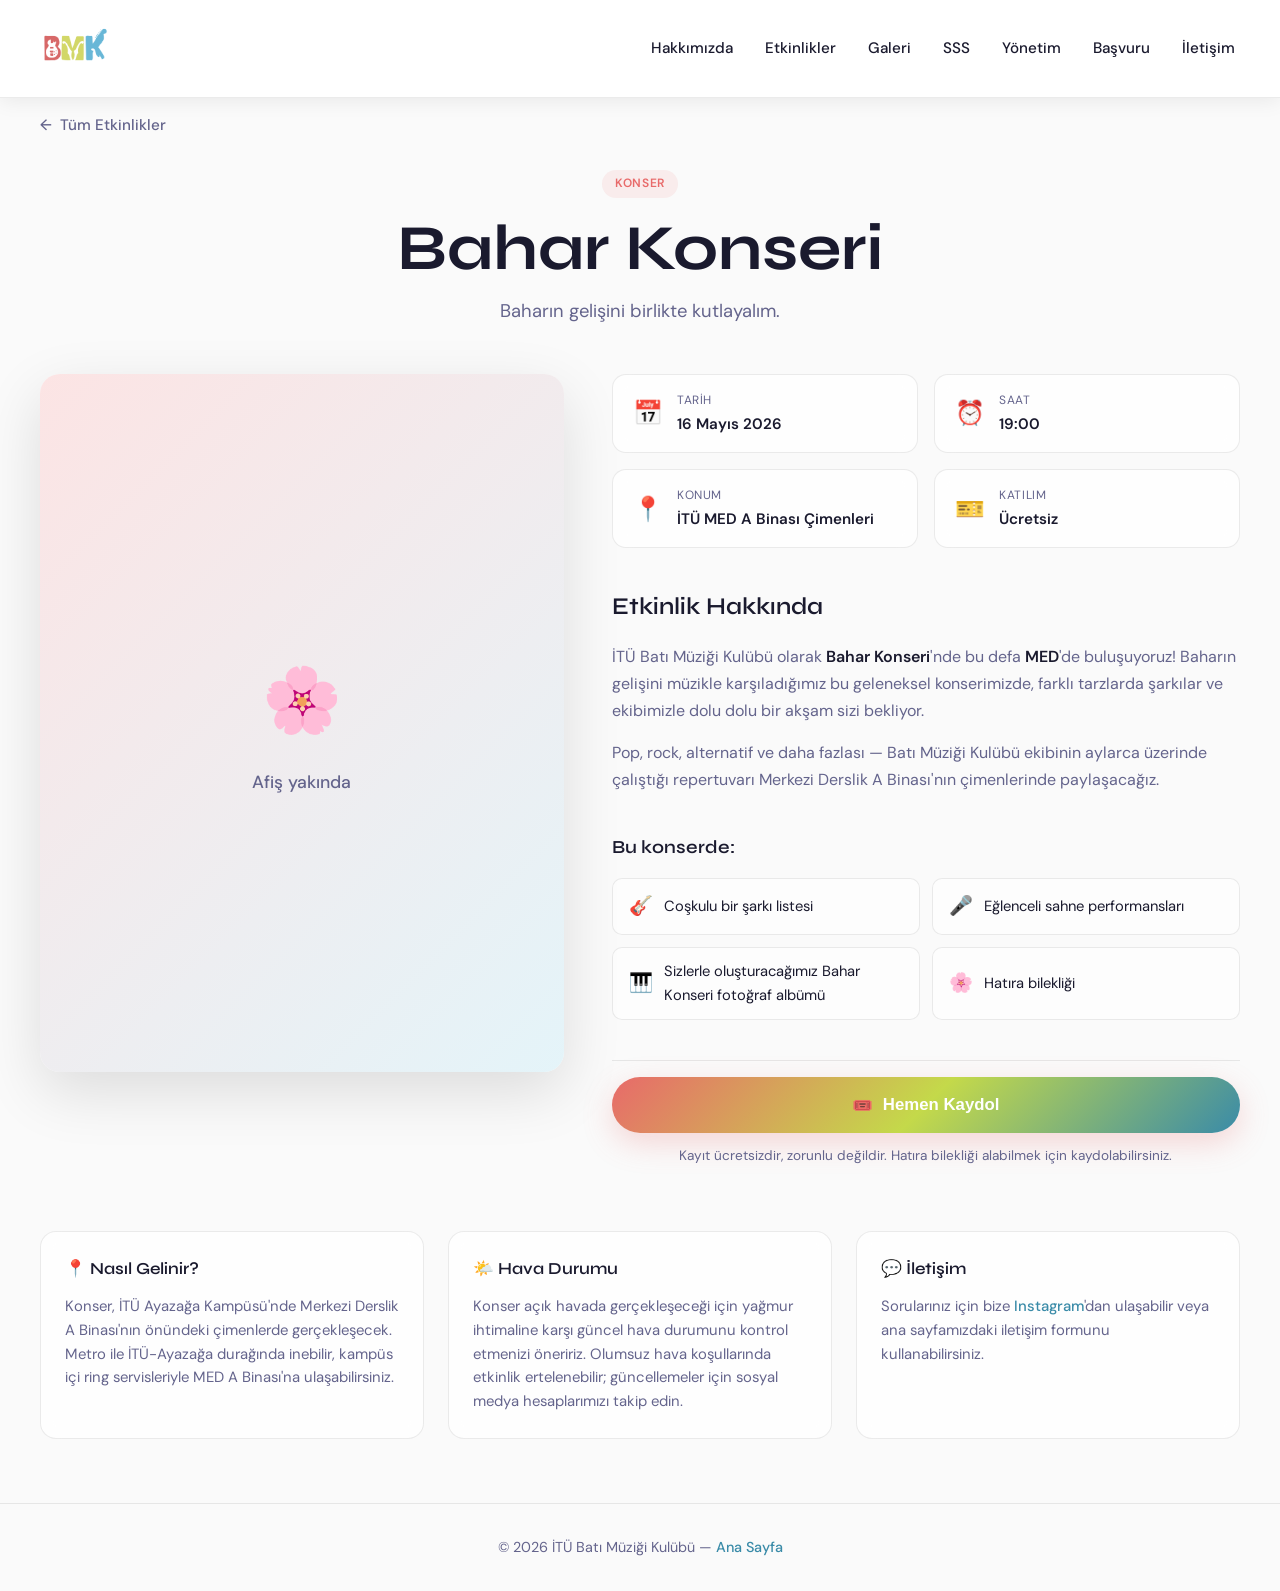
==== bahar-konseri.html @ 57b284b5 "Hero image, event detay sayfaları, navbar ve başvuru UI güncellemeleri" ====
<!DOCTYPE html>
<html lang="tr">
<head>
    <meta charset="UTF-8">
    <meta name="viewport" content="width=device-width, initial-scale=1.0">
    <title>Bahar Konseri — İTÜ Batı Müziği Kulübü</title>
    <link rel="icon" type="image/png" href="assets/favicon.png">
    <link rel="preconnect" href="https://fonts.googleapis.com">
    <link rel="preconnect" href="https://fonts.gstatic.com" crossorigin>
    <link href="https://fonts.googleapis.com/css2?family=Syne:wght@400;500;600;700;800&family=DM+Sans:opsz,wght@9..40,300;9..40,400;9..40,500;9..40,600&display=swap" rel="stylesheet">
    <link rel="stylesheet" href="style.css">
</head>
<body class="event-detail-page">
    <div class="ambient-bg">
        <div class="orb orb-1"></div>
        <div class="orb orb-2"></div>
        <div class="orb orb-3"></div>
    </div>

    <!-- Navigation -->
    <nav id="navbar" class="scrolled">
        <div class="nav-inner">
            <a href="index.html" class="logo">
                <img src="assets/logo.png" alt="BMK Logo" class="logo-img">
            </a>
            <ul class="nav-menu" id="navMenu">
                <li><a href="index.html#hakkimizda">Hakkımızda</a></li>
                <li><a href="index.html#etkinlikler">Etkinlikler</a></li>
                <li><a href="index.html#gecmis">Galeri</a></li>
                <li><a href="index.html#sss">SSS</a></li>
                <li><a href="index.html#yonetim">Yönetim</a></li>
                <li><a href="index.html#katil">Başvuru</a></li>
                <li><a href="index.html#iletisim">İletişim</a></li>
            </ul>
            <button class="mobile-toggle" id="mobileToggle" aria-label="Menü">
                <span></span><span></span><span></span>
            </button>
        </div>
    </nav>

    <!-- Event Detail -->
    <main class="event-detail">
        <div class="event-detail-inner">
            <!-- Geri dön linki -->
            <a href="index.html#etkinlikler" class="event-back-link">
                <span>←</span> Tüm Etkinlikler
            </a>

            <!-- Üst bilgi (başlık + meta) -->
            <div class="event-detail-header">
                <span class="event-type konser">Konser</span>
                <h1 class="event-detail-title">Bahar Konseri</h1>
                <p class="event-detail-tagline">Baharın gelişini birlikte kutlayalım.</p>
            </div>

            <!-- Ana içerik: afiş + bilgi -->
            <div class="event-detail-grid">
                <!-- Sol: Afiş -->
                <div class="event-detail-poster-wrapper">
                    <div class="event-detail-poster">
                        <div class="event-detail-poster-glow"></div>
                        <img src="assets/posters/bahar-konseri.png" 
                             alt="Bahar Konseri Afişi" 
                             class="event-detail-poster-image"
                             onerror="this.style.display='none'; this.parentElement.classList.add('poster-placeholder'); this.parentElement.innerHTML='<div class=\'poster-placeholder-content\'><span>🌸</span><p>Afiş yakında</p></div>';">
                    </div>
                </div>

                <!-- Sağ: Bilgiler -->
                <div class="event-detail-content">
                    <!-- Hızlı bilgi kartları -->
                    <div class="event-info-cards">
                        <div class="event-info-card">
                            <div class="event-info-icon">📅</div>
                            <div class="event-info-text">
                                <span class="event-info-label">Tarih</span>
                                <strong>16 Mayıs 2026</strong>
                            </div>
                        </div>
                        <div class="event-info-card">
                            <div class="event-info-icon">⏰</div>
                            <div class="event-info-text">
                                <span class="event-info-label">Saat</span>
                                <strong>19:00</strong>
                            </div>
                        </div>
                        <div class="event-info-card">
                            <div class="event-info-icon">📍</div>
                            <div class="event-info-text">
                                <span class="event-info-label">Konum</span>
                                <strong>İTÜ MED A Binası Çimenleri</strong>
                            </div>
                        </div>
                        <div class="event-info-card">
                            <div class="event-info-icon">🎫</div>
                            <div class="event-info-text">
                                <span class="event-info-label">Katılım</span>
                                <strong>Ücretsiz</strong>
                            </div>
                        </div>
                    </div>

                    <!-- Açıklama -->
                    <div class="event-detail-description">
                        <h2>Etkinlik Hakkında</h2>
                        <p>İTÜ Batı Müziği Kulübü olarak <strong>Bahar Konseri</strong>'nde bu defa <strong>MED</strong>'de buluşuyoruz!
                             Baharın gelişini müzikle karşıladığımız bu geleneksel konserimizde, farklı tarzlarda şarkılar ve ekibimizle dolu dolu bir akşam sizi bekliyor.</p>
                        <p>Pop, rock, alternatif ve daha fazlası — Batı Müziği Kulübü ekibinin aylarca üzerinde çalıştığı repertuvarı Merkezi Derslik A Binası'nın çimenlerinde paylaşacağız.</p>
                    </div>

                    <!-- Ne sunuyoruz -->
                    <div class="event-detail-highlights">
                        <h3>Bu konserde:</h3>
                        <div class="highlight-grid">
                            <div class="highlight-item">
                                <span class="highlight-icon">🎸</span>
                                <span>Coşkulu bir şarkı listesi</span>
                            </div>
                            <div class="highlight-item">
                                <span class="highlight-icon">🎤</span>
                                <span>Eğlenceli sahne performansları</span>
                            </div>
                            <div class="highlight-item">
                                <span class="highlight-icon">🎹</span>
                                <span>Sizlerle oluşturacağımız Bahar Konseri fotoğraf albümü</span>
                            </div>
                            <div class="highlight-item">
                                <span class="highlight-icon">🌸</span>
                                <span>Hatıra bilekliği</span>
                            </div>
                        </div>
                    </div>

                    <!-- CTA -->
                    <div class="event-detail-cta">
                        <button class="btn btn-primary event-register-btn" onclick="handleRegister()">
                            <span>🎟️</span> Hemen Kaydol
                        </button>
                        <p class="event-cta-note">Kayıt ücretsizdir, zorunlu değildir. Hatıra bilekliği alabilmek için kaydolabilirsiniz.</p>
                    </div>
                </div>
            </div>

            <!-- Ek bilgilendirme -->
            <div class="event-detail-extra">
                <div class="event-extra-card">
                    <h3>📍 Nasıl Gelinir?</h3>
                    <p>Konser, İTÜ Ayazağa Kampüsü'nde Merkezi Derslik A Binası'nın önündeki çimenlerde gerçekleşecek. Metro ile İTÜ-Ayazağa durağında inebilir, kampüs içi ring servisleriyle MED A Binası'na ulaşabilirsiniz.</p>
                </div>
                <div class="event-extra-card">
                    <h3>🌤️ Hava Durumu</h3>
                    <p>Konser açık havada gerçekleşeceği için yağmur ihtimaline karşı güncel hava durumunu kontrol etmenizi öneririz. Olumsuz hava koşullarında etkinlik ertelenebilir; güncellemeler için sosyal medya hesaplarımızı takip edin.</p>
                </div>
                <div class="event-extra-card">
                    <h3>💬 İletişim</h3>
                    <p>Sorularınız için bize <a href="https://instagram.com/itubmk" target="_blank" rel="noopener">Instagram</a>'dan ulaşabilir veya ana sayfamızdaki iletişim formunu kullanabilirsiniz.</p>
                </div>
            </div>
        </div>
    </main>

    <!-- Footer (ana sayfadakiyle aynı basit versiyon) -->
    <footer class="event-footer">
        <div class="section-inner">
            <p>© 2026 İTÜ Batı Müziği Kulübü — <a href="index.html">Ana Sayfa</a></p>
        </div>
    </footer>

    <script>
        function handleRegister() {
            // TODO: Kayıt formuna yönlendirme eklenecek
            alert('Kayıt formu yakında açılacak!');
        }
    </script>
</body>
</html>
---- style.css ----
/* ============================================
   İTÜ BMK - Ortak Stil Dosyası (style.css)
   ============================================ */

/* === CSS Değişkenler === */
:root {
    --bg-primary: #fafafa;
    --bg-secondary: #f0f0f5;
    --bg-card: rgba(255, 255, 255, 0.8);
    --border: rgba(0, 0, 0, 0.08);
    --text-primary: #1a1a2e;
    --text-secondary: #64648c;
    --accent-coral: #e86a6a;
    --accent-lime: #c4d94a;
    --accent-blue: #3a8ba8;
    --gradient-main: linear-gradient(135deg, #e86a6a 0%, #c4d94a 50%, #3a8ba8 100%);
}

/* === Reset === */
* {
    margin: 0;
    padding: 0;
    box-sizing: border-box;
}

html {
    scroll-behavior: smooth;
    overflow-x: hidden;
}

body {
    font-family: 'DM Sans', sans-serif;
    background: var(--bg-primary);
    color: var(--text-primary);
    line-height: 1.6;
    overflow-x: hidden;
}

a {
    color: inherit;
    text-decoration: none;
}

/* === Ambient Background === */
.ambient-bg {
    position: fixed;
    inset: 0;
    pointer-events: none;
    z-index: -1;
    overflow: hidden;
}

.orb {
    position: absolute;
    border-radius: 50%;
    filter: blur(120px);
    opacity: 0.4;
    animation: drift 25s ease-in-out infinite;
}

.orb-1 { width: 500px; height: 500px; background: var(--accent-coral); top: -200px; right: -150px; opacity: 0.25; }
.orb-2 { width: 400px; height: 400px; background: var(--accent-lime); bottom: -150px; left: -150px; opacity: 0.2; animation-delay: -10s; }
.orb-3 { width: 350px; height: 350px; background: var(--accent-blue); top: 50%; left: 40%; opacity: 0.15; animation-delay: -5s; }

@keyframes drift {
    0%, 100% { transform: translate(0, 0) scale(1); }
    33% { transform: translate(30px, -30px) scale(1.05); }
    66% { transform: translate(-20px, 20px) scale(0.95); }
}

/* === Navigation === */
nav {
    position: fixed;
    top: 0;
    left: 0;
    right: 0;
    z-index: 1000;
    padding: 1rem 2rem;
    transition: all 0.4s cubic-bezier(0.4, 0, 0.2, 1);
}

nav.scrolled {
    background: rgba(250, 250, 250, 0.9);
    backdrop-filter: blur(20px);
    border-bottom: 1px solid var(--border);
    box-shadow: 0 4px 20px rgba(0, 0, 0, 0.05);
}

.nav-inner {
    max-width: 1400px;
    margin: 0 auto;
    display: flex;
    justify-content: space-between;
    align-items: center;
}

.logo {
    display: flex;
    align-items: center;
    text-decoration: none;
}

.logo-img {
    height: 65px;
    width: auto;
}

.nav-menu {
    display: flex;
    align-items: center;
    gap: 2.5rem;
    list-style: none;
}

.nav-menu a {
    color: var(--text-secondary);
    text-decoration: none;
    font-size: 0.95rem;
    font-weight: 500;
    transition: color 0.3s ease;
    position: relative;
}

.nav-menu a::after {
    content: '';
    position: absolute;
    bottom: -6px;
    left: 0;
    width: 0;
    height: 2px;
    background: var(--gradient-main);
    transition: width 0.3s ease;
}

.nav-menu a:hover { color: var(--text-primary); }
.nav-menu a:hover::after { width: 100%; }

.nav-cta {
    background: var(--gradient-main);
    color: white !important;
    padding: 0.75rem 1.5rem;
    border-radius: 100px;
    text-decoration: none;
    font-weight: 600;
    font-size: 0.9rem;
    transition: all 0.3s ease;
    box-shadow: 0 4px 15px rgba(232, 106, 106, 0.3);
}

.nav-cta::after { display: none; }

.nav-cta:hover {
    transform: translateY(-2px);
    box-shadow: 0 8px 25px rgba(232, 106, 106, 0.4);
}

.mobile-toggle {
    display: none;
    flex-direction: column;
    gap: 5px;
    background: none;
    border: none;
    cursor: pointer;
    padding: 5px;
}

.mobile-toggle span {
    width: 24px;
    height: 2px;
    background: var(--text-primary);
    border-radius: 2px;
    transition: all 0.3s ease;
}

/* === Butonlar === */
.btn {
    display: inline-flex;
    align-items: center;
    gap: 0.5rem;
    padding: 1rem 2rem;
    border-radius: 100px;
    text-decoration: none;
    font-weight: 600;
    font-size: 1rem;
    transition: all 0.3s cubic-bezier(0.4, 0, 0.2, 1);
    cursor: pointer;
    border: none;
}

.btn.disabled,
.btn[aria-disabled="true"] {
    opacity: 0.6;
    cursor: not-allowed;
    pointer-events: none;
    box-shadow: none;
    transform: none;
}

.btn.disabled:hover,
.btn[aria-disabled="true"]:hover {
    transform: none;
    box-shadow: none;
}

.btn-primary {
    background: var(--gradient-main);
    color: white;
    box-shadow: 0 4px 20px rgba(232, 106, 106, 0.3);
}

.btn-primary:hover {
    transform: translateY(-3px);
    box-shadow: 0 8px 35px rgba(232, 106, 106, 0.4);
}

.btn-secondary {
    background: white;
    border: 1px solid var(--border);
    color: var(--text-primary);
    box-shadow: 0 2px 10px rgba(0, 0, 0, 0.05);
}

.btn-secondary:hover {
    border-color: var(--accent-blue);
    transform: translateY(-3px);
    box-shadow: 0 8px 25px rgba(94, 180, 212, 0.2);
}

.btn-outline {
    background: transparent;
    border: 1px solid var(--border);
    color: var(--text-secondary);
    padding: 0.875rem 1.5rem;
    border-radius: 100px;
    font-weight: 600;
    cursor: pointer;
    transition: all 0.3s ease;
}

.btn-outline:hover {
    border-color: var(--text-primary);
    color: var(--text-primary);
}

/* === Ortak Section Yapısı === */
section { padding: 7rem 2rem; }
.section-inner { max-width: 1400px; margin: 0 auto; }

.section-header {
    text-align: center;
    margin-bottom: 4rem;
}

.section-tag {
    display: inline-flex;
    align-items: center;
    gap: 0.5rem;
    background: white;
    border: 1px solid var(--border);
    padding: 0.5rem 1rem;
    border-radius: 100px;
    font-size: 0.8rem;
    color: #1a4a5e;
    margin-bottom: 1rem;
    text-transform: uppercase;
    letter-spacing: 0.1em;
    font-weight: 700;
    box-shadow: 0 2px 10px rgba(0, 0, 0, 0.05);
}

.section-tag.musician {
    background: rgba(232, 106, 106, 0.1);
    color: var(--accent-coral);
    border: none;
}

.section-tag.vocal {
    background: rgba(58, 139, 168, 0.1);
    color: var(--accent-blue);
    border: none;
}

.status-tag {
    display: inline-flex;
    align-items: center;
    gap: 0.5rem;
    background: rgba(232, 106, 106, 0.12);
    border: 1px solid rgba(232, 106, 106, 0.35);
    color: var(--accent-coral);
    padding: 0.5rem 1rem;
    border-radius: 100px;
    font-size: 0.8rem;
    font-weight: 700;
    letter-spacing: 0.08em;
    text-transform: uppercase;
    margin-top: 0.75rem;
}

.section-title {
    font-family: 'Syne', sans-serif;
    font-size: clamp(2rem, 4vw, 3.5rem);
    font-weight: 700;
    letter-spacing: -0.02em;
    margin-bottom: 1rem;
}

.section-desc {
    color: var(--text-secondary);
    max-width: 600px;
    margin: 0 auto;
    font-size: 1.1rem;
}

/* === Animasyonlar === */
@keyframes fadeInUp {
    from { opacity: 0; transform: translateY(40px); }
    to { opacity: 1; transform: translateY(0); }
}

@keyframes fadeIn {
    from { opacity: 0; transform: translateY(10px); }
    to { opacity: 1; transform: translateY(0); }
}

@keyframes pulse {
    0%, 100% { opacity: 1; }
    50% { opacity: 0.4; }
}

/* === Hero Section === */
.hero {
    min-height: 100vh;
    display: flex;
    align-items: center;
    padding: 8rem 2rem 4rem;
}

.hero-inner {
    max-width: 1400px;
    margin: 0 auto;
    width: 100%;
    display: grid;
    grid-template-columns: 1.2fr 1fr;
    gap: 4rem;
    align-items: center;
}

.hero-content { animation: fadeInUp 1s ease forwards; }

.hero-tag {
    display: inline-flex;
    align-items: center;
    gap: 0.5rem;
    background: white;
    border: 1px solid var(--border);
    padding: 0.5rem 1rem;
    border-radius: 100px;
    font-size: 0.85rem;
    color: var(--accent-coral);
    margin-bottom: 1.5rem;
    box-shadow: 0 2px 10px rgba(0, 0, 0, 0.05);
}

.hero-tag .dot {
    width: 8px;
    height: 8px;
    background: var(--accent-coral);
    border-radius: 50%;
    animation: pulse 2s ease-in-out infinite;
}

.hero h1 {
    font-family: 'Syne', sans-serif;
    font-size: clamp(3rem, 6vw, 5rem);
    font-weight: 800;
    line-height: 1.05;
    letter-spacing: -0.03em;
    margin-bottom: 1.5rem;
}

.hero h1 .gradient {
    background: var(--gradient-main);
    -webkit-background-clip: text;
    -webkit-text-fill-color: transparent;
    background-clip: text;
}

.hero-desc {
    font-size: 1.2rem;
    color: var(--text-secondary);
    max-width: 520px;
    margin-bottom: 2.5rem;
    line-height: 1.7;
}

.hero-note {
    font-size: 0.85rem;
    color: var(--text-secondary);
    margin-top: 0.75rem;
}

.hero-actions {
    display: flex;
    gap: 1rem;
    flex-wrap: wrap;
}

/* === Hero Visual & Poster === */
.hero-visual {
    position: relative;
    animation: fadeInUp 1s ease 0.2s forwards;
    opacity: 0;
    display: flex;
    flex-direction: column;
    align-items: center;
}

.poster-card {
    position: relative;
    border-radius: 24px;
    overflow: hidden;
    box-shadow: 0 25px 80px rgba(0, 0, 0, 0.3);
    transition: all 0.4s ease;
}

.poster-card:hover {
    transform: translateY(-10px) scale(1.02);
    box-shadow: 0 35px 100px rgba(0, 0, 0, 0.4);
}

.poster-glow {
    position: absolute;
    inset: -20px;
    background: var(--gradient-main);
    filter: blur(40px);
    opacity: 0.4;
    z-index: -1;
    animation: glowPulse 3s ease-in-out infinite;
}

@keyframes glowPulse {
    0%, 100% { opacity: 0.3; transform: scale(1); }
    50% { opacity: 0.5; transform: scale(1.05); }
}

.poster-image {
    width: 100%;
    max-width: 400px;
    height: auto;
    display: block;
    border-radius: 24px;
}

.poster-badge {
    position: absolute;
    top: 20px;
    right: 20px;
    background: #2ecc71;
    color: white;
    padding: 0.5rem 1rem;
    border-radius: 100px;
    font-size: 0.85rem;
    font-weight: 600;
    display: flex;
    align-items: center;
    gap: 0.5rem;
    box-shadow: 0 4px 15px rgba(46, 204, 113, 0.4);
    animation: badgePulse 2s ease-in-out infinite;
}

@keyframes badgePulse {
    0%, 100% { transform: scale(1); }
    50% { transform: scale(1.05); }
}

.badge-dot {
    width: 8px;
    height: 8px;
    background: white;
    border-radius: 50%;
    animation: pulse 1.5s ease-in-out infinite;
}

.poster-cta {
    margin-top: 1.5rem;
    width: 100%;
    max-width: 400px;
    justify-content: center;
    font-size: 1.1rem;
    padding: 1.2rem 2rem;
}

.poster-deadline {
    margin-top: 0.75rem;
    color: var(--text-secondary);
    font-size: 0.9rem;
    text-align: center;
}

/* === Visual Card & Equalizer === */
.visual-card {
    background: white;
    border: 1px solid var(--border);
    border-radius: 32px;
    padding: 2.5rem;
    box-shadow: 0 20px 60px rgba(0, 0, 0, 0.08);
    position: relative;
    overflow: hidden;
}

.visual-card::before {
    content: '';
    position: absolute;
    top: 0;
    left: 0;
    right: 0;
    height: 4px;
    background: var(--gradient-main);
}

.equalizer {
    display: flex;
    align-items: flex-end;
    justify-content: center;
    gap: 10px;
    height: 180px;
    margin-bottom: 2rem;
}

.eq-bar {
    width: 24px;
    background: var(--gradient-main);
    border-radius: 12px;
    animation: equalize 1.2s ease-in-out infinite;
}

.eq-bar:nth-child(1) { height: 35%; animation-delay: 0s; }
.eq-bar:nth-child(2) { height: 65%; animation-delay: 0.1s; }
.eq-bar:nth-child(3) { height: 45%; animation-delay: 0.2s; }
.eq-bar:nth-child(4) { height: 85%; animation-delay: 0.3s; }
.eq-bar:nth-child(5) { height: 55%; animation-delay: 0.4s; }
.eq-bar:nth-child(6) { height: 75%; animation-delay: 0.5s; }
.eq-bar:nth-child(7) { height: 40%; animation-delay: 0.6s; }

@keyframes equalize {
    0%, 100% { transform: scaleY(1); }
    50% { transform: scaleY(0.4); }
}

.stats-row {
    display: grid;
    grid-template-columns: repeat(3, 1fr);
    gap: 1.5rem;
}

.stat-item {
    text-align: center;
    padding: 1rem;
    background: var(--bg-secondary);
    border-radius: 16px;
}

.stat-value {
    font-family: 'Syne', sans-serif;
    font-size: 2rem;
    font-weight: 700;
    background: var(--gradient-main);
    -webkit-background-clip: text;
    -webkit-text-fill-color: transparent;
    background-clip: text;
}

.stat-label {
    font-size: 0.85rem;
    color: var(--text-secondary);
    margin-top: 0.25rem;
}

/* === Bento Grid === */
.bento-grid {
    display: grid;
    grid-template-columns: repeat(4, 1fr);
    gap: 1.5rem;
}

.bento-card {
    background: white;
    border: 1px solid var(--border);
    border-radius: 24px;
    padding: 2rem;
    box-shadow: 0 4px 20px rgba(0, 0, 0, 0.05);
    transition: all 0.4s cubic-bezier(0.4, 0, 0.2, 1);
}

.bento-card:hover {
    transform: translateY(-8px);
    box-shadow: 0 20px 50px rgba(0, 0, 0, 0.1);
}

.bento-card.span-2 { grid-column: span 2; }

.bento-icon {
    width: 56px;
    height: 56px;
    background: var(--gradient-main);
    border-radius: 16px;
    display: flex;
    align-items: center;
    justify-content: center;
    font-size: 1.5rem;
    margin-bottom: 1.5rem;
}

.bento-card h3 {
    font-family: 'Syne', sans-serif;
    font-size: 1.4rem;
    font-weight: 600;
    margin-bottom: 0.75rem;
}

.bento-card p {
    color: var(--text-secondary);
    font-size: 0.95rem;
    line-height: 1.7;
}

/* === Etkinlikler === */
#etkinlikler { background: var(--bg-secondary); }

.events-grid {
    display: grid;
    grid-template-columns: repeat(auto-fit, minmax(320px, 1fr));
    gap: 1.5rem;
}

.event-card {
    background: white;
    border: 1px solid var(--border);
    border-radius: 24px;
    overflow: hidden;
    transition: all 0.4s ease;
    box-shadow: 0 4px 20px rgba(0, 0, 0, 0.05);
}

.event-card:hover {
    transform: translateY(-10px);
    box-shadow: 0 25px 50px rgba(0, 0, 0, 0.12);
}

.event-cover {
    height: 180px;
    position: relative;
    display: flex;
    align-items: center;
    justify-content: center;
}

.event-cover.coral { background: linear-gradient(135deg, #fce4e4, #fdf0f0); }
.event-cover.lime { background: linear-gradient(135deg, #f4f8e0, #f9fced); }
.event-cover.blue { background: linear-gradient(135deg, #e4f4f9, #eef8fb); }
.event-cover.mixed { background: linear-gradient(135deg, #fce4e4, #e4f4f9); }

.event-cover::after {
    content: '';
    position: absolute;
    bottom: 0;
    left: 0;
    right: 0;
    height: 60px;
    background: linear-gradient(to top, white, transparent);
}

.event-cover-icon { font-size: 4rem; opacity: 0.5; }

.event-date-badge {
    position: absolute;
    top: 1rem;
    right: 1rem;
    background: white;
    padding: 0.5rem 1rem;
    border-radius: 12px;
    font-weight: 600;
    font-size: 0.8rem;
    box-shadow: 0 4px 15px rgba(0, 0, 0, 0.1);
}

.event-body { padding: 1.5rem; }

.event-type {
    display: inline-block;
    padding: 0.3rem 0.8rem;
    border-radius: 100px;
    font-size: 0.75rem;
    font-weight: 600;
    text-transform: uppercase;
    letter-spacing: 0.05em;
    margin-bottom: 0.75rem;
}

.event-type.konser { background: rgba(232, 106, 106, 0.1); color: var(--accent-coral); }
.event-type.sosyal { background: rgba(196, 217, 74, 0.2); color: #8a9a30; }
.event-type.klasik { background: rgba(94, 180, 212, 0.15); color: var(--accent-blue); }

.event-card h3 {
    font-family: 'Syne', sans-serif;
    font-size: 1.3rem;
    font-weight: 600;
    margin-bottom: 0.5rem;
}

.event-card p {
    color: var(--text-secondary);
    font-size: 0.9rem;
    margin-bottom: 1rem;
    line-height: 1.5;
}

.event-meta {
    display: flex;
    flex-direction: column;
    gap: 0.5rem;
    font-size: 0.85rem;
    color: var(--text-secondary);
}

.event-meta span {
    display: flex;
    align-items: center;
    gap: 0.4rem;
}

/* === Gruplar === */
.groups-grid {
    display: grid;
    grid-template-columns: repeat(auto-fit, minmax(280px, 1fr));
    gap: 1.5rem;
}

.group-card {
    background: white;
    border: 1px solid var(--border);
    border-radius: 24px;
    padding: 2rem;
    text-align: center;
    transition: all 0.4s ease;
    box-shadow: 0 4px 20px rgba(0, 0, 0, 0.05);
}

.group-card:hover {
    transform: translateY(-8px);
    box-shadow: 0 20px 50px rgba(0, 0, 0, 0.1);
}

.group-icon {
    width: 80px;
    height: 80px;
    margin: 0 auto 1.5rem;
    background: var(--gradient-main);
    border-radius: 20px;
    display: flex;
    align-items: center;
    justify-content: center;
    font-size: 2.5rem;
}

.group-card h3 {
    font-family: 'Syne', sans-serif;
    font-size: 1.4rem;
    font-weight: 600;
    margin-bottom: 0.75rem;
}

.group-card p {
    color: var(--text-secondary);
    font-size: 0.95rem;
    line-height: 1.6;
}

/* === Galeri & Instagram === */
.gallery-grid {
    display: grid;
    grid-template-columns: repeat(auto-fit, minmax(280px, 1fr));
    gap: 1.5rem;
}

.instagram-grid {
    display: grid;
    grid-template-columns: repeat(auto-fit, minmax(320px, 1fr));
    gap: 1.5rem;
}

.instagram-embed {
    background: white;
    border: 1px solid var(--border);
    border-radius: 16px;
    overflow: hidden;
    box-shadow: 0 4px 20px rgba(0, 0, 0, 0.05);
    transition: all 0.4s ease;
}

.instagram-embed:hover {
    transform: translateY(-5px);
    box-shadow: 0 15px 40px rgba(0, 0, 0, 0.1);
}

.instagram-embed iframe {
    width: 100%;
    min-height: 450px;
    border: none;
}

.instagram-more {
    background: var(--bg-secondary);
    border: 2px dashed var(--border);
    border-radius: 16px;
    text-decoration: none;
    color: var(--text-primary);
    display: flex;
    align-items: center;
    justify-content: center;
    min-height: 450px;
    transition: all 0.4s ease;
}

.instagram-more:hover {
    border-color: var(--accent-coral);
    background: white;
    transform: translateY(-5px);
    box-shadow: 0 15px 40px rgba(0, 0, 0, 0.1);
}

.more-content {
    text-align: center;
    padding: 2rem;
}

.more-icon {
    font-size: 4rem;
    display: block;
    margin-bottom: 1rem;
}

.instagram-icon {
    width: 80px;
    height: 80px;
    margin-bottom: 1rem;
}

.more-content h4 {
    font-family: 'Syne', sans-serif;
    font-size: 1.3rem;
    font-weight: 600;
    margin-bottom: 0.5rem;
}

.more-content p {
    color: var(--text-secondary);
    font-size: 1rem;
    margin-bottom: 1rem;
}

.more-cta {
    color: var(--accent-coral);
    font-weight: 600;
    font-size: 0.95rem;
}

.instagram-more:hover .more-cta { text-decoration: underline; }

.gallery-card {
    background: white;
    border: 1px solid var(--border);
    border-radius: 24px;
    overflow: hidden;
    text-decoration: none;
    color: var(--text-primary);
    transition: all 0.4s ease;
    box-shadow: 0 4px 20px rgba(0, 0, 0, 0.05);
    display: flex;
    flex-direction: column;
}

.gallery-card:hover {
    transform: translateY(-8px);
    box-shadow: 0 20px 50px rgba(0, 0, 0, 0.12);
}

.gallery-overlay {
    height: 140px;
    background: var(--gradient-main);
    display: flex;
    flex-direction: column;
    align-items: center;
    justify-content: center;
    position: relative;
}

.gallery-icon { font-size: 3rem; margin-bottom: 0.5rem; }

.gallery-type {
    background: rgba(255,255,255,0.2);
    padding: 0.25rem 0.75rem;
    border-radius: 100px;
    font-size: 0.75rem;
    font-weight: 600;
    color: white;
}

.gallery-content { padding: 1.5rem; }

.gallery-content h4 {
    font-family: 'Syne', sans-serif;
    font-size: 1.1rem;
    font-weight: 600;
    margin-bottom: 0.5rem;
}

.gallery-content p {
    color: var(--text-secondary);
    font-size: 0.9rem;
    margin-bottom: 0.75rem;
}

.gallery-cta {
    color: var(--accent-coral);
    font-weight: 600;
    font-size: 0.85rem;
}

.gallery-card:hover .gallery-cta { text-decoration: underline; }

.gallery-cta-card {
    background: var(--bg-secondary);
    border: 2px dashed var(--border);
}

.gallery-cta-card .gallery-content {
    display: flex;
    flex-direction: column;
    align-items: center;
    justify-content: center;
    text-align: center;
    height: 100%;
    min-height: 220px;
}

.gallery-big-icon { font-size: 3rem; margin-bottom: 1rem; }

.gallery-cta-card:hover {
    border-color: var(--accent-coral);
    background: white;
}

/* === SSS / FAQ === */
.faq-container {
    max-width: 900px;
    margin: 0 auto;
}

.faq-category { margin-bottom: 3rem; }

.faq-category-title {
    font-family: 'Syne', sans-serif;
    font-size: 1.4rem;
    font-weight: 600;
    margin-bottom: 1.5rem;
    padding-bottom: 0.75rem;
    border-bottom: 2px solid var(--border);
    color: var(--text-primary);
}

.faq-item {
    background: white;
    border: 1px solid var(--border);
    border-radius: 16px;
    margin-bottom: 0.75rem;
    overflow: hidden;
    transition: all 0.3s ease;
}

.faq-item:hover { box-shadow: 0 4px 20px rgba(0, 0, 0, 0.08); }

.faq-question {
    width: 100%;
    padding: 1.25rem 1.5rem;
    background: none;
    border: none;
    text-align: left;
    font-family: inherit;
    font-size: 1rem;
    font-weight: 600;
    color: var(--text-primary);
    cursor: pointer;
    display: flex;
    justify-content: space-between;
    align-items: center;
    transition: all 0.3s ease;
}

.faq-question::after {
    content: '+';
    font-size: 1.5rem;
    font-weight: 400;
    color: var(--accent-coral);
    transition: transform 0.3s ease;
}

.faq-item.active .faq-question::after { transform: rotate(45deg); }
.faq-question:hover { color: var(--accent-coral); }

.faq-answer {
    max-height: 0;
    overflow: hidden;
    transition: max-height 0.4s ease-out, padding 0.4s ease-out, opacity 0.3s ease-out;
    opacity: 0;
    transform-origin: top center;
}

.faq-item.active .faq-answer {
    max-height: 500px;
    padding: 0 1.5rem 1.25rem;
    opacity: 1;
}

.faq-answer p {
    color: var(--text-secondary);
    line-height: 1.7;
    font-size: 0.95rem;
}

.faq-answer em { font-style: italic; }

.faq-notice { padding: 1.5rem; text-align: center; }

.faq-notice p {
    color: var(--text-primary);
    font-size: 1rem;
    font-style: normal;
}

/* === Yönetim === */
#yonetim { background: var(--bg-secondary); }

.team-grid {
    display: grid;
    grid-template-columns: repeat(auto-fit, minmax(220px, 1fr));
    gap: 2rem;
}

.team-card {
    background: white;
    border: 1px solid var(--border);
    border-radius: 24px;
    padding: 2rem;
    text-align: center;
    transition: all 0.4s ease;
    box-shadow: 0 4px 20px rgba(0, 0, 0, 0.05);
}

.team-card:hover {
    transform: translateY(-8px);
    box-shadow: 0 20px 50px rgba(0, 0, 0, 0.1);
}

.team-avatar {
    width: 100px;
    height: 100px;
    margin: 0 auto 1.5rem;
    background: var(--gradient-main);
    border-radius: 50%;
    display: flex;
    align-items: center;
    justify-content: center;
    font-size: 2.5rem;
}

.team-card h3 {
    font-family: 'Syne', sans-serif;
    font-size: 1.2rem;
    font-weight: 600;
    margin-bottom: 0.25rem;
}

.team-role {
    color: var(--accent-coral);
    font-size: 0.9rem;
    font-weight: 500;
}

/* === Başvuru Formu === */
#katil { background: var(--bg-primary); }

.applications-closed .application-choice,
.applications-closed .application-container {
    opacity: 0.5;
    pointer-events: none;
}

.applications-closed .choice-card,
.applications-closed .form-nav button,
.applications-closed .back-to-choice {
    cursor: not-allowed;
}

.application-choice {
    text-align: center;
    padding: 3rem 0;
}

.choice-title {
    font-family: 'Syne', sans-serif;
    font-size: 1.8rem;
    font-weight: 700;
    margin-bottom: 0.5rem;
    color: var(--text-primary);
}

.choice-subtitle {
    color: var(--text-secondary);
    margin-bottom: 2.5rem;
    font-size: 1rem;
}

.choice-cards {
    display: grid;
    grid-template-columns: repeat(auto-fit, minmax(280px, 1fr));
    gap: 2rem;
    max-width: 700px;
    margin: 0 auto;
}

.choice-card {
    background: white;
    border: 2px solid var(--border);
    border-radius: 24px;
    padding: 2.5rem 2rem;
    cursor: pointer;
    transition: all 0.4s ease;
    text-align: center;
    display: flex;
    flex-direction: column;
    align-items: center;
    gap: 1rem;
}

.choice-card:hover {
    border-color: var(--accent-coral);
    transform: translateY(-8px);
    box-shadow: 0 20px 50px rgba(232, 106, 106, 0.15);
}

.choice-icon { font-size: 4rem; margin-bottom: 0.5rem; }

.choice-card h4 {
    font-family: 'Syne', sans-serif;
    font-size: 1.3rem;
    font-weight: 700;
    color: var(--text-primary);
}

.choice-card p {
    color: var(--text-secondary);
    font-size: 0.95rem;
    line-height: 1.5;
}

.choice-btn {
    background: var(--gradient-main);
    color: white;
    padding: 0.75rem 1.5rem;
    border-radius: 100px;
    font-weight: 600;
    font-size: 0.95rem;
    margin-top: 0.5rem;
    transition: all 0.3s ease;
}

.choice-card:hover .choice-btn { transform: scale(1.05); }

.back-to-choice {
    background: none;
    border: none;
    color: var(--text-secondary);
    font-size: 0.95rem;
    cursor: pointer;
    padding: 0.5rem 1rem;
    margin-bottom: 1.5rem;
    transition: color 0.3s ease;
    display: inline-flex;
    align-items: center;
    gap: 0.5rem;
}

.back-to-choice:hover { color: var(--accent-coral); }

.application-container {
    max-width: 800px;
    margin: 0 auto;
}

.application-card {
    background: white;
    border: 1px solid var(--border);
    border-radius: 32px;
    padding: 3rem;
    box-shadow: 0 20px 60px rgba(0, 0, 0, 0.08);
}

.application-header {
    text-align: center;
    margin-bottom: 2rem;
    padding-bottom: 2rem;
    border-bottom: 1px solid var(--border);
}

.application-header h2 {
    font-family: 'Syne', sans-serif;
    font-size: 1.8rem;
    font-weight: 700;
    margin-bottom: 1rem;
    background: var(--gradient-main);
    -webkit-background-clip: text;
    -webkit-text-fill-color: transparent;
    background-clip: text;
}

.application-header p {
    color: var(--text-secondary);
    font-size: 0.95rem;
    line-height: 1.6;
}

.application-header a {
    color: var(--accent-coral);
    font-weight: 600;
}

/* Progress Steps */
.progress-steps {
    display: flex;
    justify-content: center;
    gap: 0.5rem;
    margin-bottom: 2rem;
}

.progress-step {
    display: flex;
    align-items: center;
    gap: 0.5rem;
    padding: 0.5rem 1rem;
    background: var(--bg-secondary);
    border-radius: 100px;
    font-size: 0.8rem;
    font-weight: 600;
    color: var(--text-secondary);
    transition: all 0.3s ease;
}

.progress-step.active {
    background: var(--gradient-main);
    color: white;
}

.progress-step.completed {
    background: rgba(196, 217, 74, 0.2);
    color: #8a9a30;
}

.progress-step .step-num {
    width: 24px;
    height: 24px;
    background: rgba(0,0,0,0.1);
    border-radius: 50%;
    display: flex;
    align-items: center;
    justify-content: center;
    font-size: 0.75rem;
}

.progress-step.active .step-num { background: rgba(255,255,255,0.3); }

/* Form Steps */
.form-step { display: none; }

.form-step.active {
    display: block;
    animation: fadeIn 0.4s ease;
}

.step-title {
    font-family: 'Syne', sans-serif;
    font-size: 1.3rem;
    font-weight: 600;
    margin-bottom: 0.5rem;
    display: flex;
    align-items: center;
    gap: 0.5rem;
}

.step-desc {
    color: var(--text-secondary);
    font-size: 0.9rem;
    margin-bottom: 1.5rem;
}

.info-box {
    background: rgba(94, 180, 212, 0.1);
    border: 1px solid rgba(94, 180, 212, 0.3);
    border-radius: 16px;
    padding: 1.25rem;
    margin-bottom: 1.5rem;
}

.info-box h4 {
    font-size: 0.9rem;
    font-weight: 600;
    margin-bottom: 0.5rem;
    color: var(--accent-blue);
}

.info-box p, .info-box li {
    font-size: 0.85rem;
    color: var(--text-secondary);
    line-height: 1.6;
}

.info-box ul {
    margin-left: 1rem;
    margin-top: 0.5rem;
}

.info-box a {
    color: var(--accent-coral);
    font-weight: 600;
}

.info-item {
    display: flex;
    align-items: flex-start;
    gap: 0.75rem;
}

.info-item p { margin: 0; }

.info-icon { flex-shrink: 0; line-height: 1; }

.submit-reminder {
    font-weight: 600;
    color: var(--accent-coral);
    margin-top: 1rem;
}

/* === Form Elemanları === */
.form-row {
    display: grid;
    grid-template-columns: 1fr 1fr;
    gap: 1rem;
}

.form-group { margin-bottom: 1.25rem; }
.form-group.full { grid-column: span 2; }

.form-group label {
    display: block;
    margin-bottom: 0.5rem;
    font-weight: 500;
    color: var(--text-primary);
    font-size: 0.9rem;
}

.form-group label .required { color: var(--accent-coral); }

.form-group input,
.form-group select,
.form-group textarea {
    width: 100%;
    padding: 0.875rem 1rem;
    background: var(--bg-secondary);
    border: 1px solid var(--border);
    border-radius: 12px;
    color: var(--text-primary);
    font-family: inherit;
    font-size: 0.95rem;
    transition: all 0.3s ease;
}

.form-group input:focus,
.form-group select:focus,
.form-group textarea:focus {
    outline: none;
    border-color: var(--accent-coral);
    box-shadow: 0 0 0 3px rgba(232, 106, 106, 0.1);
}

.form-group input.error,
.form-group select.error,
.form-group textarea.error {
    border-color: #e74c3c;
    box-shadow: 0 0 0 3px rgba(231, 76, 60, 0.1);
}

.form-group textarea {
    resize: vertical;
    min-height: 100px;
}

.form-group small {
    display: block;
    margin-top: 0.35rem;
    color: var(--text-secondary);
    font-size: 0.8rem;
}

/* Checkbox & Radio */
.checkbox-group,
.radio-group {
    display: flex;
    flex-wrap: wrap;
    gap: 0.75rem;
}

.checkbox-item,
.radio-item {
    display: flex;
    align-items: center;
    gap: 0.5rem;
    padding: 0.5rem 1rem;
    background: var(--bg-secondary);
    border: 1px solid var(--border);
    border-radius: 100px;
    cursor: pointer;
    transition: all 0.3s ease;
    font-size: 0.85rem;
}

.checkbox-item:hover,
.radio-item:hover { border-color: var(--accent-coral); }

.checkbox-item input,
.radio-item input { width: auto; margin: 0; }

.checkbox-item.selected,
.radio-item.selected {
    background: rgba(232, 106, 106, 0.1);
    border-color: var(--accent-coral);
    color: var(--accent-coral);
}

/* Range Slider */
.range-group { margin-bottom: 1.5rem; }

.range-group label {
    display: block;
    margin-bottom: 0.75rem;
    font-weight: 500;
    font-size: 0.9rem;
}

.range-labels {
    display: flex;
    justify-content: space-between;
    font-size: 0.75rem;
    color: var(--text-secondary);
    margin-bottom: 0.5rem;
}

.range-group input[type="range"] {
    width: 100%;
    height: 8px;
    background: var(--bg-secondary);
    border-radius: 4px;
    appearance: none;
    cursor: pointer;
}

.range-group input[type="range"]::-webkit-slider-thumb {
    appearance: none;
    width: 20px;
    height: 20px;
    background: var(--gradient-main);
    border-radius: 50%;
    cursor: pointer;
}

.range-value {
    text-align: center;
    font-weight: 600;
    font-size: 1.2rem;
    color: var(--accent-coral);
    margin-top: 0.5rem;
}

/* Instrument Selection */
.instrument-block {
    background: var(--bg-secondary);
    border-radius: 16px;
    padding: 1.25rem;
    margin-bottom: 1rem;
}

.instrument-block h4 {
    font-size: 0.9rem;
    font-weight: 600;
    margin-bottom: 1rem;
}

/* Form Navigation */
.form-nav {
    display: flex;
    justify-content: space-between;
    margin-top: 2rem;
    padding-top: 1.5rem;
    border-top: 1px solid var(--border);
}

/* === İletişim === */
#iletisim { background: var(--bg-secondary); }

.contact-grid {
    display: grid;
    grid-template-columns: 1fr 1.2fr;
    gap: 4rem;
    align-items: start;
}

.contact-info h2 {
    font-family: 'Syne', sans-serif;
    font-size: 2.5rem;
    font-weight: 700;
    margin-bottom: 1rem;
}

.contact-info > p {
    color: var(--text-secondary);
    font-size: 1.1rem;
    margin-bottom: 2.5rem;
    line-height: 1.7;
}

.contact-links {
    display: flex;
    flex-direction: column;
    gap: 1rem;
}

.contact-link {
    display: flex;
    align-items: center;
    gap: 1rem;
    padding: 1.25rem;
    background: white;
    border: 1px solid var(--border);
    border-radius: 16px;
    text-decoration: none;
    color: var(--text-primary);
    transition: all 0.3s ease;
    box-shadow: 0 4px 15px rgba(0, 0, 0, 0.05);
}

.contact-link:hover {
    border-color: var(--accent-coral);
    transform: translateX(8px);
}

.contact-link-icon {
    width: 48px;
    height: 48px;
    background: var(--gradient-main);
    border-radius: 12px;
    display: flex;
    align-items: center;
    justify-content: center;
    font-size: 1.2rem;
    color: white;
}

.contact-link-icon svg {
    width: 24px;
    height: 24px;
    fill: white;
}

.contact-link-text strong {
    display: block;
    margin-bottom: 0.2rem;
}

.contact-link-text span {
    color: var(--text-secondary);
    font-size: 0.9rem;
}

.contact-form-simple {
    background: white;
    border: 1px solid var(--border);
    border-radius: 32px;
    padding: 3rem;
    box-shadow: 0 20px 60px rgba(0, 0, 0, 0.08);
}

.contact-form-simple .form-title {
    font-family: 'Syne', sans-serif;
    font-size: 1.5rem;
    font-weight: 600;
    margin-bottom: 2rem;
}

.contact-form-simple .form-submit {
    width: 100%;
    background: var(--gradient-main);
    color: white;
    padding: 1.1rem;
    border: none;
    border-radius: 12px;
    font-family: inherit;
    font-size: 1rem;
    font-weight: 600;
    cursor: pointer;
    transition: all 0.3s ease;
}

.contact-form-simple .form-submit:hover {
    transform: translateY(-2px);
    box-shadow: 0 10px 30px rgba(232, 106, 106, 0.3);
}

/* === Sonuçlar Sayfası === */
.page {
    max-width: 1000px;
    margin: 0 auto;
    padding: 8rem 2rem 4rem;
}

.page-title {
    font-family: 'Syne', sans-serif;
    font-size: 2.2rem;
    margin-bottom: 0.5rem;
}

.page-desc {
    color: var(--text-secondary);
    margin-bottom: 2.5rem;
}

.info-banner {
    background: linear-gradient(135deg, rgba(232, 106, 106, 0.08), rgba(58, 139, 168, 0.08));
    border: 1px solid rgba(232, 106, 106, 0.2);
    border-radius: 16px;
    padding: 1.25rem 1.5rem;
    margin-bottom: 2rem;
    font-size: 0.95rem;
    color: var(--text-secondary);
    text-align: center;
}

.info-banner strong { color: var(--accent-coral); }

.results-section {
    background: var(--bg-card);
    border: 1px solid var(--border);
    border-radius: 20px;
    padding: 2rem;
    margin-bottom: 2rem;
    box-shadow: 0 10px 30px rgba(0, 0, 0, 0.04);
}

.results-section.musician { border-color: rgba(232, 106, 106, 0.25); }
.results-section.vocal { border-color: rgba(58, 139, 168, 0.25); }

.results-table {
    width: 100%;
    border-collapse: collapse;
}

.results-table th {
    text-align: left;
    padding: 0.75rem 1rem;
    font-size: 0.8rem;
    font-weight: 600;
    text-transform: uppercase;
    letter-spacing: 0.05em;
    color: var(--text-secondary);
    border-bottom: 2px solid var(--border);
}

.results-table td {
    padding: 0.75rem 1rem;
    font-size: 0.95rem;
    border-bottom: 1px solid var(--border);
}

.results-table tr:last-child td { border-bottom: none; }
.results-table tr:hover td { background: rgba(0, 0, 0, 0.02); }

/* Kriterler Sayfası */
.criteria-section {
    background: var(--bg-card);
    border: 1px solid var(--border);
    border-radius: 20px;
    padding: 2rem;
    margin-bottom: 2rem;
    box-shadow: 0 10px 30px rgba(0, 0, 0, 0.04);
}

.criteria-section.musician { border-color: rgba(232, 106, 106, 0.25); }
.criteria-section.vocal { border-color: rgba(58, 139, 168, 0.25); }

.criteria-list {
    margin: 1rem 0 0 1.1rem;
    color: var(--text-secondary);
    font-size: 0.95rem;
}

.criteria-list li { margin-bottom: 0.6rem; }
.criteria-list ul { margin-top: 0.5rem; margin-left: 1.1rem; }

.note {
    margin-top: 1rem;
    font-weight: 600;
    color: var(--accent-coral);
}

.help-link {
    color: var(--accent-coral);
    font-weight: 600;
}

.back-link {
    display: inline-flex;
    align-items: center;
    gap: 0.5rem;
    color: var(--accent-blue);
    font-weight: 500;
    margin-top: 2rem;
    transition: opacity 0.3s;
}

.back-link:hover { opacity: 0.7; }

/* === Footer === */
footer {
    background: var(--bg-primary);
    border-top: 1px solid var(--border);
    padding: 4rem 2rem 2rem;
}

.footer-inner { max-width: 1400px; margin: 0 auto; }

.footer-top {
    display: grid;
    grid-template-columns: 2fr 1fr 1fr 1fr;
    gap: 4rem;
    margin-bottom: 4rem;
}

.footer-brand p {
    color: var(--text-secondary);
    margin-top: 1rem;
    font-size: 0.95rem;
    line-height: 1.7;
    max-width: 300px;
}

.footer-col h4 {
    font-family: 'Syne', sans-serif;
    font-weight: 600;
    margin-bottom: 1.5rem;
    font-size: 1rem;
}

.footer-col ul { list-style: none; }
.footer-col li { margin-bottom: 0.75rem; }

.footer-col a {
    color: var(--text-secondary);
    text-decoration: none;
    font-size: 0.95rem;
    transition: color 0.3s ease;
}

.footer-col a:hover { color: var(--accent-coral); }

.footer-contact-link {
    display: inline-flex;
    align-items: center;
    gap: 0.5rem;
}

.footer-contact-link svg { flex-shrink: 0; }

.footer-bottom {
    padding-top: 2rem;
    border-top: 1px solid var(--border);
    display: flex;
    justify-content: space-between;
    align-items: center;
    color: var(--text-secondary);
    font-size: 0.9rem;
}

.social-links { display: flex; gap: 1rem; }

.social-link {
    width: 40px;
    height: 40px;
    background: white;
    border: 1px solid var(--border);
    border-radius: 10px;
    display: flex;
    align-items: center;
    justify-content: center;
    text-decoration: none;
    transition: all 0.3s ease;
    color: var(--text-secondary);
}

.social-link svg { width: 20px; height: 20px; }

.social-link:hover {
    border-color: var(--accent-coral);
    transform: translateY(-3px);
    color: var(--accent-coral);
}

/* === Spotify Player === */
.spotify-player {
    position: fixed;
    bottom: 20px;
    right: 20px;
    z-index: 999;
}

.spotify-toggle {
    width: 56px;
    height: 56px;
    border-radius: 50%;
    background: #1DB954;
    border: none;
    cursor: pointer;
    display: flex;
    align-items: center;
    justify-content: center;
    box-shadow: 0 4px 20px rgba(29, 185, 84, 0.4);
    transition: all 0.3s ease;
    position: relative;
    animation: spotifyPulse 2s ease-in-out infinite;
}

@keyframes spotifyPulse {
    0%, 100% { box-shadow: 0 4px 20px rgba(29, 185, 84, 0.4); }
    50% { box-shadow: 0 4px 40px rgba(29, 185, 84, 0.8), 0 0 0 15px rgba(29, 185, 84, 0.1); }
}

.spotify-toggle::before {
    content: '🎵 Bizi Dinle!';
    position: absolute;
    right: 70px;
    top: 50%;
    transform: translateY(-50%);
    background: #1a1a2e;
    color: white;
    padding: 0.5rem 1rem;
    border-radius: 8px;
    font-size: 0.85rem;
    font-weight: 600;
    white-space: nowrap;
    opacity: 1;
    animation: tooltipBounce 2s ease-in-out infinite;
    box-shadow: 0 4px 15px rgba(0,0,0,0.2);
}

.spotify-toggle::after {
    content: '';
    position: absolute;
    right: 62px;
    top: 50%;
    transform: translateY(-50%);
    border: 6px solid transparent;
    border-left-color: #1a1a2e;
}

@keyframes tooltipBounce {
    0%, 100% { transform: translateY(-50%) translateX(0); }
    50% { transform: translateY(-50%) translateX(-5px); }
}

.spotify-toggle.clicked::before,
.spotify-toggle.clicked::after { display: none; }

.spotify-toggle.clicked { animation: none; }

.spotify-toggle:hover {
    transform: scale(1.1);
    box-shadow: 0 6px 30px rgba(29, 185, 84, 0.5);
}

.spotify-toggle .spotify-icon {
    width: 28px;
    height: 28px;
    color: white;
}

.spotify-embed {
    position: absolute;
    bottom: 70px;
    right: 0;
    width: 320px;
    background: white;
    border-radius: 16px;
    box-shadow: 0 10px 40px rgba(0, 0, 0, 0.2);
    overflow: hidden;
    display: none;
    animation: slideUp 0.3s ease;
}

.spotify-embed.active { display: block; }

@keyframes slideUp {
    from { opacity: 0; transform: translateY(20px); }
    to { opacity: 1; transform: translateY(0); }
}

.spotify-embed iframe { border-radius: 16px; }

/* === Responsive === */
@media (max-width: 1024px) {
    .hero-inner { grid-template-columns: 1fr; text-align: center; }
    .hero-desc { margin: 0 auto 2.5rem; }
    .hero-actions { justify-content: center; }
    .hero-visual { max-width: 500px; margin: 0 auto; }
    .bento-grid { grid-template-columns: repeat(2, 1fr); }
    .contact-grid { grid-template-columns: 1fr; }
    .footer-top { grid-template-columns: 1fr 1fr; gap: 3rem; }
    .form-row { grid-template-columns: 1fr; }
    .form-group.full { grid-column: span 1; }
}

@media (max-width: 992px) {
    .nav-menu {
        display: none;
        position: absolute;
        top: 100%;
        left: 0;
        right: 0;
        background: rgba(250, 250, 250, 0.98);
        backdrop-filter: blur(20px);
        flex-direction: column;
        padding: 2rem;
        gap: 1.5rem;
        border-bottom: 1px solid var(--border);
    }
    .nav-menu.active { display: flex; }
    .mobile-toggle { display: flex; }
}

@media (max-width: 768px) {
    .bento-grid { grid-template-columns: 1fr; }
    .bento-card.span-2 { grid-column: span 1; }
    .events-grid, .groups-grid { grid-template-columns: 1fr; }
    .team-grid { grid-template-columns: repeat(2, 1fr); }
    .footer-top { grid-template-columns: 1fr; gap: 2rem; }
    .footer-bottom { flex-direction: column; gap: 1rem; text-align: center; }
    .progress-steps { flex-wrap: wrap; }
    .application-card { padding: 1.5rem; }
    .page { padding: 6rem 1rem 2rem; }
    .results-section { padding: 1.25rem; }
    .results-table th, .results-table td { padding: 0.5rem 0.6rem; font-size: 0.85rem; }
    .criteria-section { padding: 1.5rem; }
    nav { padding: 1rem; }
    .spotify-embed {
        width: min(280px, calc(100vw - 32px));
        right: 10px;
    }
}
/* === Şarkı Sıralayıcı === */
.setlist-footer-btn {
    background: none;
    border: none;
    color: var(--text-secondary);
    font-size: 0.9rem;
    font-family: 'DM Sans', sans-serif;
    cursor: pointer;
    padding: 0;
    transition: color 0.3s ease;
}
.setlist-footer-btn:hover {
    color: var(--accent-coral);
    transform: none;
}
.sl-overlay {
    position: fixed; inset: 0; z-index: 9999;
    background: rgba(0,0,0,0.85); backdrop-filter: blur(8px);
    display: flex; align-items: center; justify-content: center; padding: 16px;
}
.sl-close-btn {
    position: absolute; top: 16px; right: 16px;
    background: rgba(255,255,255,0.08); border: none; color: rgba(255,255,255,0.5);
    width: 32px; height: 32px; border-radius: 50%; cursor: pointer; font-size: 14px;
    transition: all 0.2s; display: flex; align-items: center; justify-content: center;
}
.sl-close-btn:hover { background: rgba(255,255,255,0.15); color: #fff; }
.sl-pin-box {
    background: #161616; border: 1px solid #2a2a2a; border-radius: 20px;
    padding: 48px 40px; text-align: center; position: relative; width: 340px;
}
.sl-pin-icon { font-size: 40px; margin-bottom: 12px; }
.sl-pin-title { font-family: 'Syne', sans-serif; font-size: 1.4rem; color: #fff; margin-bottom: 6px; }
.sl-pin-sub { color: rgba(255,255,255,0.4); font-size: 0.85rem; margin-bottom: 28px; }
.sl-pin-inputs { display: flex; gap: 12px; justify-content: center; margin-bottom: 12px; }
.sl-pin-digit {
    width: 56px; height: 64px; border: 2px solid #2a2a2a; border-radius: 12px;
    background: #0d0d0d; color: #fff; font-size: 1.6rem; text-align: center;
    font-family: 'Syne', sans-serif; outline: none; transition: border-color 0.2s;
}
.sl-pin-digit:focus { border-color: #c8f542; }
.sl-pin-digit.sl-pin-wrong { border-color: #ff4444 !important; animation: sl-shake 0.3s; }
.sl-pin-error { color: #ff6b6b; font-size: 0.8rem; min-height: 18px; }
@keyframes sl-shake {
    0%,100% { transform: translateX(0); }
    25% { transform: translateX(-6px); }
    75% { transform: translateX(6px); }
}
.sl-app-overlay { align-items: flex-start; overflow-y: auto; }
.sl-app-box {
    background: #111; border: 1px solid #222; border-radius: 24px;
    padding: 32px; position: relative; width: 100%; max-width: 1100px;
    margin: auto; min-height: 80vh;
}
.sl-app-header {
    display: flex; align-items: center; gap: 14px; margin-bottom: 28px;
    padding-bottom: 20px; border-bottom: 1px solid #222;
}
.sl-app-icon { font-size: 32px; }
.sl-app-title { font-family: 'Syne', sans-serif; font-size: 1.5rem; color: #fff; margin: 0; }
.sl-app-sub { color: rgba(255,255,255,0.4); font-size: 0.82rem; margin: 2px 0 0; }
.sl-form-grid { display: grid; grid-template-columns: 340px 1fr; gap: 20px; }
.sl-card {
    background: #161616; border: 1px solid #222; border-radius: 14px;
    padding: 16px; margin-bottom: 12px;
}
.sl-label {
    display: block; font-size: 0.78rem; font-weight: 600;
    letter-spacing: 1px; text-transform: uppercase;
    color: rgba(255,255,255,0.5); margin-bottom: 10px;
}
.sl-input {
    background: #0d0d0d; border: 1px solid #2a2a2a; color: #fff;
    border-radius: 8px; padding: 9px 12px; font-size: 0.88rem;
    font-family: 'DM Sans', sans-serif; outline: none; transition: border-color 0.2s; width: 100%;
}
.sl-input:focus { border-color: #c8f542; }
.sl-input-sm { width: 70px !important; flex-shrink: 0; }
.sl-add-row { display: flex; gap: 8px; margin-top: 8px; align-items: center; }
.sl-add-btn {
    background: #c8f542; color: #000; border: none; border-radius: 8px;
    width: 36px; height: 36px; font-size: 1.2rem; cursor: pointer;
    font-weight: 700; flex-shrink: 0; transition: background 0.15s;
}
.sl-add-btn:hover { background: #d9ff55; }
.sl-tag-list { display: flex; flex-wrap: wrap; gap: 6px; min-height: 8px; }
.sl-tag {
    display: inline-flex; align-items: center; gap: 6px;
    background: #1e1e1e; border: 1px solid #333; border-radius: 20px;
    padding: 4px 10px 4px 12px; font-size: 0.8rem; color: #ddd;
}
.sl-tag.sl-tag-red    { border-color: #ff444466; background: #2a0a0a; color: #ff9999; }
.sl-tag.sl-tag-yellow { border-color: #ffb80066; background: #1f1500; color: #ffd066; }
.sl-tag.sl-tag-blue   { border-color: #4db8ff66; background: #001a2a; color: #88d4ff; }
.sl-tag-remove {
    background: none; border: none; color: currentColor; cursor: pointer;
    opacity: 0.6; padding: 0; font-size: 12px; line-height: 1;
}
.sl-tag-remove:hover { opacity: 1; }
.sl-run-btn {
    width: 100%; background: #c8f542; color: #000; border: none; border-radius: 12px;
    padding: 14px; font-family: 'Syne', sans-serif; font-size: 1rem; font-weight: 700;
    cursor: pointer; transition: background 0.15s, transform 0.1s; letter-spacing: 0.5px; margin-top: 4px;
}
.sl-run-btn:hover { background: #d9ff55; }
.sl-run-btn:active { transform: scale(0.98); }
.sl-run-btn:disabled { background: #333; color: #666; cursor: not-allowed; }
.sl-error { color: #ff6b6b; font-size: 0.8rem; min-height: 18px; margin-top: 6px; text-align: center; }
.sl-result-col { display: flex; flex-direction: column; }
.sl-result-wrapper { display: flex; flex-direction: column; height: 100%; }
.sl-result-header { display: flex; justify-content: space-between; align-items: center; margin-bottom: 12px; }
.sl-result-count { font-size: 0.78rem; color: rgba(255,255,255,0.35); }
.sl-table-scroll { overflow-y: auto; max-height: 65vh; border-radius: 12px; border: 1px solid #222; }
.sl-table { width: 100%; border-collapse: collapse; font-size: 0.85rem; }
.sl-table thead th {
    background: #161616; padding: 10px 14px; text-align: left;
    font-size: 0.72rem; letter-spacing: 1.5px; text-transform: uppercase;
    color: rgba(255,255,255,0.4); border-bottom: 1px solid #222;
    position: sticky; top: 0; z-index: 1;
}
.sl-table tbody tr { border-bottom: 1px solid #1a1a1a; transition: background 0.12s; }
.sl-table tbody tr:hover { background: #1a1a1a; }
.sl-table td { padding: 12px 14px; vertical-align: middle; }
.sl-td-num { color: rgba(255,255,255,0.25); font-size: 0.78rem; font-weight: 600; width: 32px; }
.sl-td-sarki { color: #fff; font-weight: 600; }
.sl-td-puan { color: rgba(255,255,255,0.3); font-size: 0.78rem; text-align: right; width: 50px; }
.sl-td-puan.sl-puan-high { color: #ff6b6b; }
.sl-td-notlar { font-size: 0.78rem; color: rgba(255,255,255,0.45); }
.sl-tr-red    td { background: #1a0505; }
.sl-tr-yellow td { background: #141000; }
.sl-tr-blue   td { background: #001020; }
.sl-tr-mix    td { background: #120810; }
.sl-nbadge {
    display: inline-block; font-size: 0.68rem; font-weight: 700;
    padding: 2px 7px; border-radius: 4px; margin-right: 4px; margin-bottom: 2px;
    letter-spacing: 0.5px; text-transform: uppercase;
}
.sl-nbadge-red    { background: #ff4444; color: #000; }
.sl-nbadge-yellow { background: #ffb800; color: #000; }
.sl-nbadge-blue   { background: #4db8ff; color: #000; }
.sl-placeholder {
    display: flex; flex-direction: column; align-items: center; justify-content: center;
    height: 100%; min-height: 300px; color: rgba(255,255,255,0.2); text-align: center;
    border: 1px dashed #222; border-radius: 14px;
}
.sl-placeholder-icon { font-size: 48px; margin-bottom: 12px; opacity: 0.4; }
.sl-placeholder p { font-size: 0.85rem; line-height: 1.6; }

@media (max-width: 720px) {
    .sl-form-grid { grid-template-columns: 1fr; }
    .sl-app-box { padding: 20px; }
    .sl-pin-box { width: 100%; max-width: 320px; padding: 36px 24px; }
}
/* Setlist Tabs */
.sl-tabs { display: flex; gap: 8px; margin-bottom: 12px; flex-wrap: wrap; }
.sl-tab {
    background: #1e1e1e; border: 1px solid #333; color: rgba(255,255,255,0.5);
    border-radius: 8px; padding: 6px 14px; font-size: 0.78rem;
    font-family: 'DM Sans', sans-serif; cursor: pointer; transition: all 0.15s;
}
.sl-tab:hover { border-color: #555; color: rgba(255,255,255,0.8); }
.sl-tab.active { background: #c8f542; color: #000; border-color: #c8f542; font-weight: 600; }

/* ================================================================
   HERO — Background Image
   ================================================================ */

   .hero {
    position: relative;
    overflow: hidden;
}

.hero-image-bg {
    position: absolute;
    inset: 0;
    z-index: 0;
    overflow: hidden;
    pointer-events: none;
}

.hero-bg-img {
    position: absolute;
    top: 50%;
    left: 50%;
    width: 100%;
    height: 100%;
    min-width: 100%;
    min-height: 100%;
    object-fit: cover;
    transform: translate(-50%, -50%);
}

.hero-image-overlay {
    position: absolute;
    inset: 0;
    background: linear-gradient(
        180deg,
        rgba(0, 0, 0, 0.25) 0%,
        rgba(0, 0, 0, 0.4) 100%
    );
}

/* İçerik overlay üstünde */
.hero-inner {
    position: relative;
    z-index: 2;
}

/* Hero yazıları — fotoğraf üstünde okunur */
.hero-title-on-video {
    color: #ffffff !important;
    font-weight: 800 !important;
    text-shadow:
        0 2px 4px rgba(0, 0, 0, 0.6),
        0 4px 16px rgba(0, 0, 0, 0.5),
        0 8px 32px rgba(0, 0, 0, 0.4);
}

.hero-title-on-video .gradient {
    text-shadow: none !important;
    filter: drop-shadow(0 2px 8px rgba(0, 0, 0, 0.45));
}

.hero-desc-on-video,
.hero-note-on-video {
    color: #ffffff !important;
    font-weight: 600 !important;
    background: transparent !important;
    border: none !important;
    padding: 0 !important;
    border-radius: 0 !important;
    box-shadow: none !important;
    text-shadow:
        0 2px 4px rgba(0, 0, 0, 0.7),
        0 4px 12px rgba(0, 0, 0, 0.5);
}

.hero-glass-pill {
    background: #ffffff !important;
    box-shadow: 0 4px 16px rgba(0, 0, 0, 0.25);
}

.hero-actions .btn-secondary,
.hero-actions .btn-primary {
    box-shadow: 0 8px 24px rgba(0, 0, 0, 0.25);
}

/* ================================================================
   NAVBAR — Hero'da kayar, hero'dan sonra yapışır
   ================================================================ */

#navbar {
    position: absolute;
    top: 0;
    left: 0;
    right: 0;
    z-index: 1000;
    background: transparent;
    backdrop-filter: none;
    -webkit-backdrop-filter: none;
    box-shadow: none;
    transition: background-color 0.35s ease, box-shadow 0.35s ease;
}

#navbar.scrolled {
    position: fixed;
    background: rgba(255, 255, 255, 0.92) !important;
    backdrop-filter: blur(20px) saturate(180%);
    -webkit-backdrop-filter: blur(20px) saturate(180%);
    box-shadow: 0 2px 20px rgba(0, 0, 0, 0.08);
    animation: navbarSlideDown 0.4s cubic-bezier(0.25, 0.46, 0.45, 0.94);
}

@keyframes navbarSlideDown {
    from { transform: translateY(-100%); opacity: 0; }
    to   { transform: translateY(0);     opacity: 1; }
}

/* Hero üstündeyken menü linkleri beyaz buton */
#navbar .nav-menu a {
    display: inline-block;
    padding: 0.5rem 1.1rem;
    background: rgba(255, 255, 255, 0.92);
    color: #1a1a1a !important;
    font-weight: 600;
    text-decoration: none;
    border-radius: 999px;
    box-shadow: 0 4px 16px rgba(0, 0, 0, 0.18);
    text-shadow: none !important;
    transition: background-color 0.25s ease, transform 0.25s ease, box-shadow 0.25s ease, padding 0.3s ease;
}

#navbar .nav-menu a:hover {
    background: #ffffff;
    transform: translateY(-1px);
    box-shadow: 0 6px 20px rgba(0, 0, 0, 0.22);
}

/* Hero geçildiğinde: normal link */
#navbar.scrolled .nav-menu a {
    background: transparent;
    color: var(--text-primary) !important;
    box-shadow: none;
    padding: 0.5rem 0.8rem;
    font-weight: 500;
}

#navbar.scrolled .nav-menu a:hover {
    background: rgba(0, 0, 0, 0.04);
    transform: none;
    box-shadow: none;
}

.nav-menu {
    display: flex;
    gap: 0.4rem;
    list-style: none;
    margin: 0;
    padding: 0;
    align-items: center;
}

/* Ambient orb'ları kaldır */
.ambient-bg {
    display: none !important;
}

/* ============================================
   EVENT DETAY SAYFASI
   (bahar-konseri.html, taskisla.html vs.)
   ============================================ */

   .event-detail-page {
    background: var(--bg-primary);
    min-height: 100vh;
}

/* Event detay sayfasında navbar her zaman beyaz cam (hero yok) */
.event-detail-page #navbar {
    position: fixed;
}

/* Hero'ya özel menü buton stili burada devreye girmesin */
.event-detail-page #navbar .nav-menu a {
    display: inline-block;
    padding: 0.5rem 0.8rem;
    background: transparent;
    color: var(--text-primary) !important;
    font-weight: 500;
    border-radius: 0;
    box-shadow: none;
    text-shadow: none !important;
}

.event-detail-page #navbar .nav-menu a:hover {
    background: rgba(0, 0, 0, 0.04);
    transform: none;
    box-shadow: none;
}

/* Ana detay container */
.event-detail {
    padding: 7rem 2rem 4rem;
    min-height: calc(100vh - 200px);
}

.event-detail-inner {
    max-width: 1200px;
    margin: 0 auto;
}

/* Geri dön linki */
.event-back-link {
    display: inline-flex;
    align-items: center;
    gap: 0.5rem;
    color: var(--text-secondary);
    font-size: 0.95rem;
    font-weight: 500;
    margin-bottom: 2rem;
    transition: all 0.25s ease;
}

.event-back-link:hover {
    color: var(--accent-blue);
    transform: translateX(-4px);
}

.event-back-link span {
    display: inline-block;
    transition: transform 0.25s ease;
}

.event-back-link:hover span {
    transform: translateX(-2px);
}

/* Üst başlık bölümü */
.event-detail-header {
    text-align: center;
    margin-bottom: 3rem;
}

.event-detail-header .event-type {
    display: inline-block;
    margin-bottom: 1rem;
}

.event-detail-title {
    font-family: 'Syne', sans-serif;
    font-size: clamp(2.5rem, 5vw, 4rem);
    font-weight: 700;
    color: var(--text-primary);
    margin-bottom: 0.75rem;
    line-height: 1.1;
}

.event-detail-tagline {
    font-size: 1.15rem;
    color: var(--text-secondary);
    max-width: 600px;
    margin: 0 auto;
}

/* Ana grid: afiş + bilgi */
.event-detail-grid {
    display: grid;
    grid-template-columns: 1fr 1.2fr;
    gap: 3rem;
    align-items: start;
    margin-bottom: 4rem;
}

/* Afiş */
.event-detail-poster-wrapper {
    position: sticky;
    top: 7rem;
}

.event-detail-poster {
    position: relative;
    aspect-ratio: 3 / 4;
    border-radius: 20px;
    overflow: hidden;
    background: linear-gradient(135deg, rgba(232, 106, 106, 0.1), rgba(58, 139, 168, 0.1));
    box-shadow: 0 20px 60px rgba(0, 0, 0, 0.12);
}

.event-detail-poster-glow {
    position: absolute;
    inset: -20px;
    background: var(--gradient-main);
    filter: blur(40px);
    opacity: 0.25;
    z-index: -1;
    border-radius: 20px;
}

.event-detail-poster-image {
    width: 100%;
    height: 100%;
    object-fit: cover;
    display: block;
}

/* Afiş yoksa placeholder */
.event-detail-poster.poster-placeholder {
    display: flex;
    align-items: center;
    justify-content: center;
    background: linear-gradient(135deg, #fce4e4, #e4f4f9);
}

.poster-placeholder-content {
    text-align: center;
    color: var(--text-secondary);
}

.poster-placeholder-content span {
    font-size: 4rem;
    display: block;
    margin-bottom: 1rem;
}

.poster-placeholder-content p {
    font-size: 1.1rem;
    font-weight: 500;
}

/* Sağ içerik */
.event-detail-content {
    display: flex;
    flex-direction: column;
    gap: 2.5rem;
}

/* Hızlı bilgi kartları */
.event-info-cards {
    display: grid;
    grid-template-columns: repeat(2, 1fr);
    gap: 1rem;
}

.event-info-card {
    background: var(--bg-card);
    backdrop-filter: blur(10px);
    -webkit-backdrop-filter: blur(10px);
    border: 1px solid var(--border);
    border-radius: 14px;
    padding: 1rem 1.25rem;
    display: flex;
    align-items: center;
    gap: 0.9rem;
    transition: transform 0.25s ease, box-shadow 0.25s ease;
}

.event-info-card:hover {
    transform: translateY(-2px);
    box-shadow: 0 8px 24px rgba(0, 0, 0, 0.06);
}

.event-info-icon {
    font-size: 1.5rem;
    flex-shrink: 0;
}

.event-info-text {
    display: flex;
    flex-direction: column;
    min-width: 0;
}

.event-info-label {
    font-size: 0.75rem;
    color: var(--text-secondary);
    text-transform: uppercase;
    letter-spacing: 0.05em;
    margin-bottom: 0.1rem;
}

.event-info-text strong {
    font-size: 0.95rem;
    color: var(--text-primary);
    font-weight: 600;
}

/* Açıklama */
.event-detail-description h2 {
    font-family: 'Syne', sans-serif;
    font-size: 1.5rem;
    font-weight: 600;
    color: var(--text-primary);
    margin-bottom: 1rem;
}

.event-detail-description p {
    color: var(--text-secondary);
    line-height: 1.7;
    margin-bottom: 0.9rem;
    font-size: 1rem;
}

.event-detail-description p:last-child {
    margin-bottom: 0;
}

.event-detail-description strong {
    color: var(--text-primary);
    font-weight: 600;
}

/* Highlights */
.event-detail-highlights h3 {
    font-family: 'Syne', sans-serif;
    font-size: 1.15rem;
    font-weight: 600;
    color: var(--text-primary);
    margin-bottom: 1rem;
}

.highlight-grid {
    display: grid;
    grid-template-columns: repeat(2, 1fr);
    gap: 0.75rem;
}

.highlight-item {
    display: flex;
    align-items: center;
    gap: 0.7rem;
    padding: 0.75rem 1rem;
    background: rgba(255, 255, 255, 0.6);
    border: 1px solid var(--border);
    border-radius: 10px;
    font-size: 0.92rem;
    color: var(--text-primary);
    transition: all 0.25s ease;
}

.highlight-item:hover {
    background: rgba(255, 255, 255, 0.9);
    transform: translateX(2px);
}

.highlight-icon {
    font-size: 1.2rem;
    flex-shrink: 0;
}

/* CTA */
.event-detail-cta {
    padding-top: 1rem;
    border-top: 1px solid var(--border);
}

.event-register-btn {
    width: 100%;
    padding: 1.1rem 2rem;
    font-size: 1.05rem;
    font-weight: 600;
    border: none;
    cursor: pointer;
    display: inline-flex;
    align-items: center;
    justify-content: center;
    gap: 0.6rem;
    background: var(--gradient-main);
    color: white;
    border-radius: 999px;
    box-shadow: 0 10px 30px rgba(232, 106, 106, 0.25);
    transition: transform 0.25s ease, box-shadow 0.25s ease;
}

.event-register-btn:hover {
    transform: translateY(-2px);
    box-shadow: 0 14px 38px rgba(232, 106, 106, 0.35);
}

.event-register-btn:active {
    transform: translateY(0);
}

.event-cta-note {
    text-align: center;
    font-size: 0.85rem;
    color: var(--text-secondary);
    margin-top: 0.75rem;
}

/* Ek bilgi kartları */
.event-detail-extra {
    display: grid;
    grid-template-columns: repeat(3, 1fr);
    gap: 1.5rem;
    margin-top: 2rem;
}

.event-extra-card {
    background: var(--bg-card);
    backdrop-filter: blur(10px);
    -webkit-backdrop-filter: blur(10px);
    border: 1px solid var(--border);
    border-radius: 16px;
    padding: 1.5rem;
    transition: transform 0.25s ease, box-shadow 0.25s ease;
}

.event-extra-card:hover {
    transform: translateY(-2px);
    box-shadow: 0 8px 24px rgba(0, 0, 0, 0.06);
}

.event-extra-card h3 {
    font-family: 'Syne', sans-serif;
    font-size: 1.05rem;
    font-weight: 600;
    color: var(--text-primary);
    margin-bottom: 0.75rem;
}

.event-extra-card p {
    color: var(--text-secondary);
    line-height: 1.6;
    font-size: 0.93rem;
}

.event-extra-card a {
    color: var(--accent-blue);
    font-weight: 500;
}

.event-extra-card a:hover {
    text-decoration: underline;
}

/* Footer */
.event-footer {
    padding: 2rem;
    text-align: center;
    border-top: 1px solid var(--border);
    color: var(--text-secondary);
    font-size: 0.9rem;
}

.event-footer a {
    color: var(--accent-blue);
    font-weight: 500;
}

.event-footer a:hover {
    text-decoration: underline;
}

/* ============================================
   Event Card Tıklanabilir
   ============================================ */

.event-card {
    cursor: pointer;
    transition: transform 0.3s ease, box-shadow 0.3s ease;
}

.event-card:hover {
    transform: translateY(-4px);
    box-shadow: 0 16px 40px rgba(0, 0, 0, 0.1);
}

/* Event card içindeki link — card'ın tamamını sarar */
.event-card-link {
    display: block;
    color: inherit;
    text-decoration: none;
}

/* ============================================
   Responsive
   ============================================ */

@media (max-width: 968px) {
    .event-detail-grid {
        grid-template-columns: 1fr;
        gap: 2rem;
    }
    
    .event-detail-poster-wrapper {
        position: static;
        max-width: 400px;
        margin: 0 auto;
    }
    
    .event-detail-extra {
        grid-template-columns: 1fr;
    }
}

@media (max-width: 640px) {
    .event-detail {
        padding: 6rem 1rem 3rem;
    }
    
    .event-info-cards {
        grid-template-columns: 1fr;
    }
    
    .highlight-grid {
        grid-template-columns: 1fr;
    }
    
    .event-detail-header {
        margin-bottom: 2rem;
    }
}

/* ============================================
   KATIL — Afiş Solda + Başvuru Seçenekleri Sağda
   ============================================ */

   .katil-grid {
    display: grid;
    grid-template-columns: 1fr 1.1fr;
    gap: 3.5rem;
    align-items: start;
    max-width: 1100px;
    margin: 3rem auto;
}

/* Sol kolon: afiş + alt bilgiler */
.katil-poster-col {
    display: flex;
    flex-direction: column;
    gap: 0.5rem;
    max-width: 420px;
}

.katil-poster-col .poster-card {
    width: 100%;
    margin-bottom: 0.75rem;
}

.katil-poster-col .poster-deadline {
    text-align: center;
    margin: 0.25rem 0;
}

.katil-poster-col .poster-results {
    margin-top: 0.5rem;
    font-size: 0.9rem;
    padding: 0.7rem 1.5rem;
    align-self: center;
}

.katil-poster-col .poster-deadline-accent {
    margin-top: 0.25rem;
    font-size: 0.8rem;
    color: var(--accent-blue);
}

/* Afiş hover efektlerini başvurular kapalıyken kaldır */
.applications-closed .katil-poster-col .poster-card,
.applications-closed .katil-poster-col .poster-card:hover {
    transform: none;
    cursor: default;
    box-shadow: 0 25px 80px rgba(0, 0, 0, 0.3);
}

.applications-closed .katil-poster-col .poster-glow {
    animation: none;
    opacity: 0.2;
}

/* Sağ kolon: application-choice zaten mevcut, ama grid içindeyken padding'i azalt */
.katil-grid .application-choice {
    padding: 0;
    text-align: left;
}

.katil-grid .choice-title {
    font-size: 1.5rem;
}

.katil-grid .choice-subtitle {
    margin-bottom: 1.5rem;
}

/* Kartları dikey alt alta + yatay ikon+metin yap */
.katil-grid .choice-cards {
    display: flex;
    flex-direction: column;
    gap: 1rem;
    max-width: 100%;
}

.katil-grid .choice-card {
    flex-direction: row;
    align-items: center;
    text-align: left;
    padding: 1.5rem;
    gap: 1.25rem;
}

.katil-grid .choice-card .choice-icon {
    font-size: 2.5rem;
    margin-bottom: 0;
    flex-shrink: 0;
}

/* Choice-card içinde h4, p, span için text wrapper — flex ile düzgün hizalasın */
.katil-grid .choice-card h4,
.katil-grid .choice-card p {
    width: 100%;
}

.katil-grid .choice-card h4 {
    font-size: 1.15rem;
    margin-bottom: 0.25rem;
}

.katil-grid .choice-card p {
    font-size: 0.9rem;
    margin-bottom: 0.5rem;
}

.katil-grid .choice-btn {
    margin-top: 0;
    align-self: flex-start;
}

/* Başvurular kapalıyken hover efekti tamamen kalksın */
.applications-closed .katil-grid .choice-card,
.applications-closed .katil-grid .choice-card:hover {
    transform: none;
    border-color: var(--border);
    box-shadow: none;
    cursor: not-allowed;
}

.applications-closed .katil-grid .choice-card:hover .choice-btn {
    transform: none;
}

/* Responsive: mobilde alt alta */
@media (max-width: 900px) {
    .katil-grid {
        grid-template-columns: 1fr;
        gap: 2.5rem;
    }
    
    .katil-poster-col {
        max-width: 400px;
        margin: 0 auto;
    }
    
    .katil-grid .choice-card {
        flex-direction: column;
        text-align: center;
        align-items: center;
    }
    
    .katil-grid .choice-card .choice-icon {
        margin-bottom: 0.5rem;
    }
    
    .katil-grid .choice-btn {
        align-self: center;
    }
    
    .katil-grid .application-choice {
        text-align: center;
    }
}

/* ============================================
   KATIL — Sağ kolon: başvuru seçenekleri + sonuçlar
   ============================================ */

   .katil-right-col {
    display: flex;
    flex-direction: column;
    gap: 3.5rem;
}

.katil-results-cta {
    display: flex;
    flex-direction: column;
    align-items: center;
    gap: 0.5rem;
    padding-top: 1rem;
    border-top: 1px solid var(--border);
    text-align: center;
}

.katil-results-cta .poster-results {
    font-size: 0.9rem;
    padding: 0.7rem 1.5rem;
}

.katil-results-cta .poster-deadline-accent {
    margin: 0;
    font-size: 0.8rem;
    color: var(--accent-blue);
}

/* Responsive: mobilde de ortala */
@media (max-width: 900px) {
    .katil-results-cta {
        padding-top: 1.5rem;
    }
}

/* ============================================
   Event Card — Afiş Desteği
   ============================================ */

/* Afiş görseli event-cover içinde tam kaplar, 
   alttaki emoji ile üst üste biner (afiş varsa emoji görünmez) */
   .event-cover-img {
    position: absolute;
    top: 0;
    left: 0;
    width: 100%;
    height: 100%;
    object-fit: cover;
    object-position: center top; /* Afişin üst kısmı kesilmesin */
    z-index: 1;
}

/* Afiş varsa emoji'yi gizle */
.event-cover:has(.event-cover-img:not([style*="display: none"])) .event-cover-icon {
    display: none;
}

/* Afiş varsa gradient arka planı da gizle (afiş zaten dolduruyor) */
.event-cover:has(.event-cover-img:not([style*="display: none"])) {
    background: #f0f0f5; /* afiş yüklenirken fallback */
}

/* Tarih badge'i afişin üstünde görünsün */
.event-date-badge {
    z-index: 3;
}

/* Beyaza fade eden alt kısım afişin üstünde de çalışsın */
.event-cover::after {
    z-index: 2;
}

/* Afişin üstündeyken emoji'yi silmeden yumuşak gizle (fallback) */
.event-cover-img + .event-cover-icon {
    display: none;
}

/* ============================================
   Event Card — Afiş Desteği
   ============================================ */

/* event-cover'da afiş img'i absolute dursun, flex akışından çıksın */
.event-cover-img {
    position: absolute;
    top: 0;
    left: 0;
    width: 100%;
    height: 100%;
    object-fit: cover;
    object-position: center top;
    z-index: 1;
    pointer-events: none;
    display: block;
}

/* Afiş varsa emoji görünmesin */
.event-cover:has(.event-cover-img) .event-cover-icon {
    display: none;
}

/* Badge ve fade afişin üstünde */
.event-date-badge { z-index: 3; }
.event-cover::after { z-index: 2; }
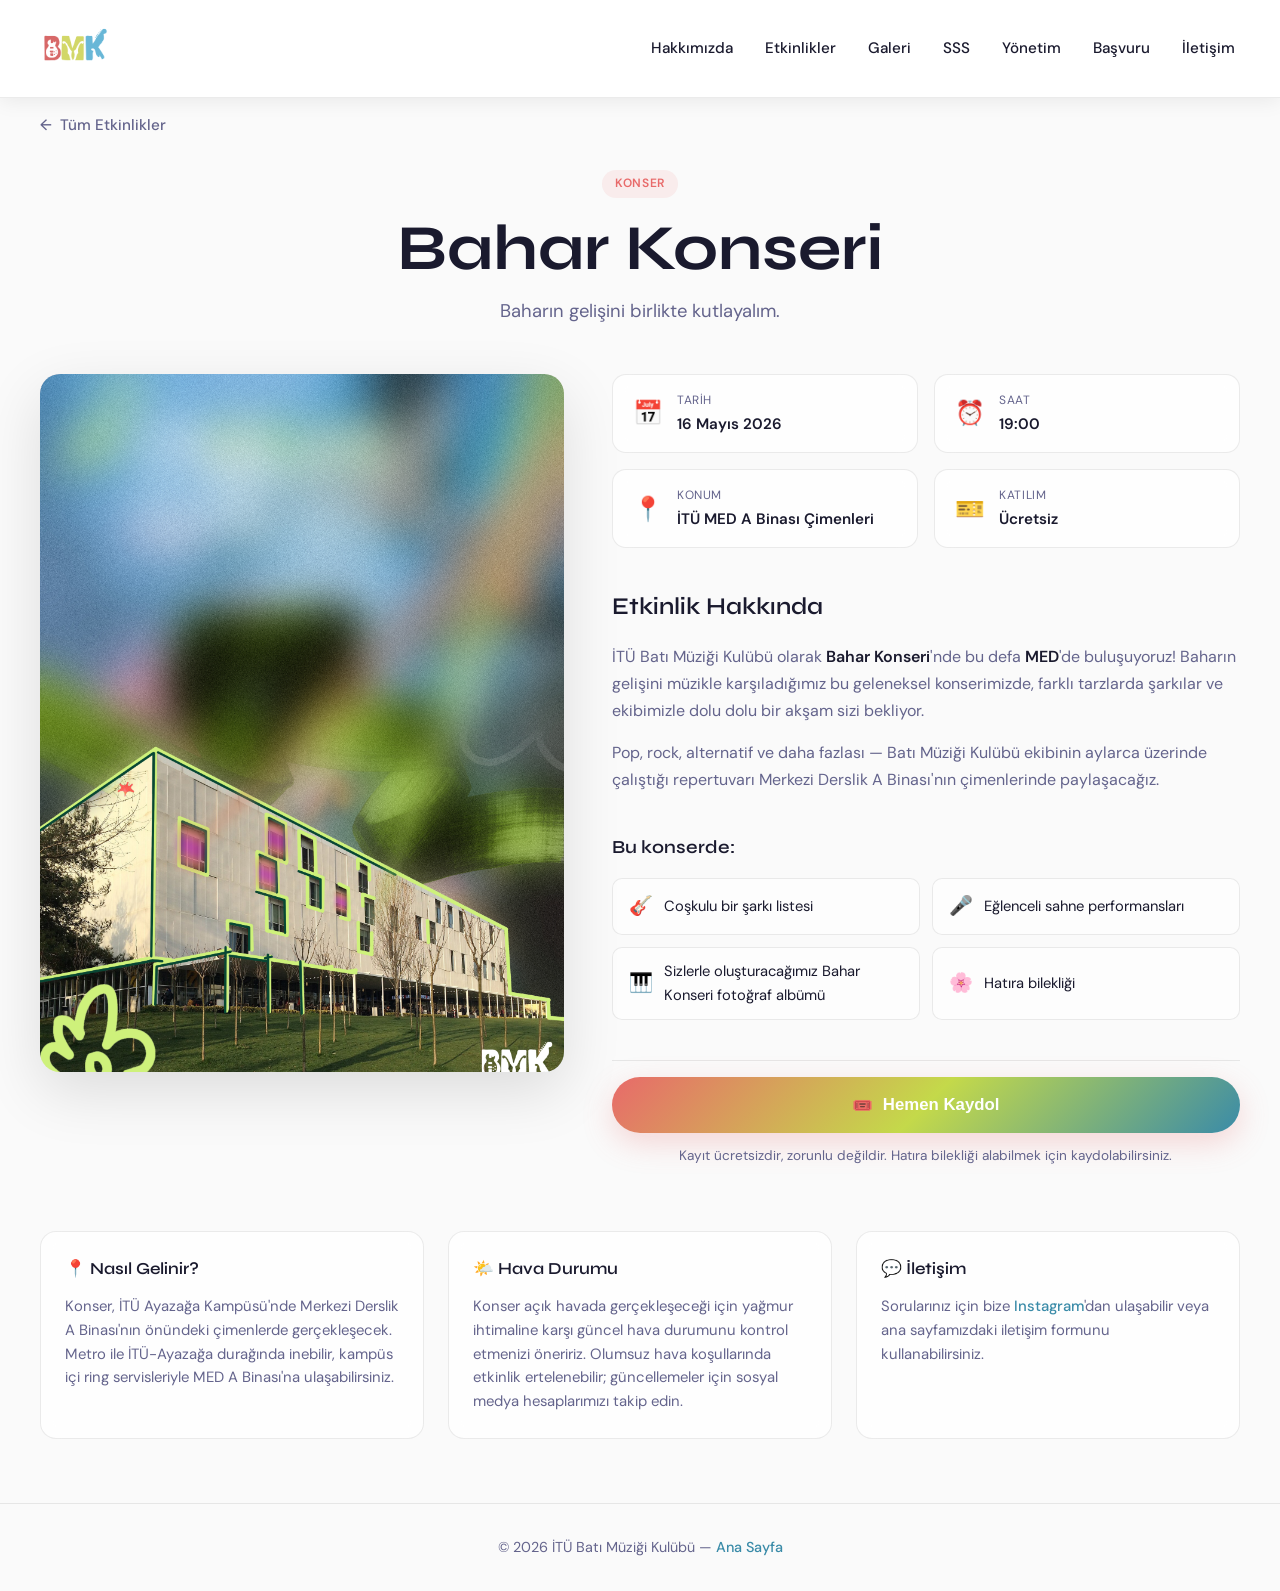
==== commit 13a16ba4: "Updated navbar logos for dark and light themes, replaced event poster image, and added mobile menu t" ====
--- a/bahar-konseri.html
+++ b/bahar-konseri.html
@@ -21,7 +21,8 @@
     <nav id="navbar" class="scrolled">
         <div class="nav-inner">
             <a href="index.html" class="logo">
-                <img src="assets/logo.png" alt="BMK Logo" class="logo-img">
+                <img src="assets/logo-white.png" alt="BMK Logo" class="logo-img logo-img--white">
+                <img src="assets/logo.png" alt="BMK Logo" class="logo-img logo-img--dark">
             </a>
             <ul class="nav-menu" id="navMenu">
                 <li><a href="index.html#hakkimizda">Hakkımızda</a></li>
@@ -59,7 +60,7 @@
                 <div class="event-detail-poster-wrapper">
                     <div class="event-detail-poster">
                         <div class="event-detail-poster-glow"></div>
-                        <img src="assets/posters/bahar-konseri.png" 
+                        <img src="assets/posters/med belirgin.jpg.jpeg" 
                              alt="Bahar Konseri Afişi" 
                              class="event-detail-poster-image"
                              onerror="this.style.display='none'; this.parentElement.classList.add('poster-placeholder'); this.parentElement.innerHTML='<div class=\'poster-placeholder-content\'><span>🌸</span><p>Afiş yakında</p></div>';">
@@ -167,6 +168,21 @@
     </footer>
 
     <script>
+        const mobileToggle = document.getElementById('mobileToggle');
+        const navMenu = document.getElementById('navMenu');
+
+        if (mobileToggle && navMenu) {
+            mobileToggle.addEventListener('click', () => {
+                navMenu.classList.toggle('active');
+            });
+
+            navMenu.querySelectorAll('a').forEach(link => {
+                link.addEventListener('click', () => {
+                    navMenu.classList.remove('active');
+                });
+            });
+        }
+
         function handleRegister() {
             // TODO: Kayıt formuna yönlendirme eklenecek
             alert('Kayıt formu yakında açılacak!');
--- a/style.css
+++ b/style.css
@@ -41,6 +41,10 @@
     text-decoration: none;
 }
 
+a, button {
+    -webkit-tap-highlight-color: transparent;
+}
+
 /* === Ambient Background === */
 .ambient-bg {
     position: fixed;
@@ -105,6 +109,12 @@
     width: auto;
 }
 
+.logo-img--white { display: inline-block; }
+.logo-img--dark { display: none; }
+
+#navbar.scrolled .logo-img--white { display: none; }
+#navbar.scrolled .logo-img--dark { display: inline-block; }
+
 .nav-menu {
     display: flex;
     align-items: center;
@@ -167,9 +177,13 @@
 .mobile-toggle span {
     width: 24px;
     height: 2px;
-    background: var(--text-primary);
+    background: var(--bg-primary);
     border-radius: 2px;
     transition: all 0.3s ease;
+}
+
+.scrolled .mobile-toggle span {
+    background: var(--text-primary);
 }
 
 /* === Butonlar === */
@@ -1933,24 +1947,6 @@
     .footer-top { grid-template-columns: 1fr 1fr; gap: 3rem; }
     .form-row { grid-template-columns: 1fr; }
     .form-group.full { grid-column: span 1; }
-}
-
-@media (max-width: 992px) {
-    .nav-menu {
-        display: none;
-        position: absolute;
-        top: 100%;
-        left: 0;
-        right: 0;
-        background: rgba(250, 250, 250, 0.98);
-        backdrop-filter: blur(20px);
-        flex-direction: column;
-        padding: 2rem;
-        gap: 1.5rem;
-        border-bottom: 1px solid var(--border);
-    }
-    .nav-menu.active { display: flex; }
-    .mobile-toggle { display: flex; }
 }
 
 @media (max-width: 768px) {
@@ -2234,6 +2230,7 @@
     -webkit-backdrop-filter: none;
     box-shadow: none;
     transition: background-color 0.35s ease, box-shadow 0.35s ease;
+    background: linear-gradient(180deg,#0000004d,#0000);
 }
 
 #navbar.scrolled {
@@ -2254,19 +2251,16 @@
 #navbar .nav-menu a {
     display: inline-block;
     padding: 0.5rem 1.1rem;
-    background: rgba(255, 255, 255, 0.92);
-    color: #1a1a1a !important;
+    background: transparent;
+    color: var(--bg-primary) !important;
     font-weight: 600;
     text-decoration: none;
     border-radius: 999px;
-    box-shadow: 0 4px 16px rgba(0, 0, 0, 0.18);
     text-shadow: none !important;
     transition: background-color 0.25s ease, transform 0.25s ease, box-shadow 0.25s ease, padding 0.3s ease;
 }
 
 #navbar .nav-menu a:hover {
-    background: #ffffff;
-    transform: translateY(-1px);
     box-shadow: 0 6px 20px rgba(0, 0, 0, 0.22);
 }
 
@@ -2292,6 +2286,27 @@
     margin: 0;
     padding: 0;
     align-items: center;
+}
+
+@media (max-width: 992px) {
+    .nav-menu {
+        display: none;
+        position: absolute;
+        top: 100%;
+        left: 0;
+        right: 0;
+        backdrop-filter: blur(20px);
+        flex-direction: column;
+        padding: 2rem;
+        gap: 1.5rem;
+        border-bottom: 1px solid var(--border);
+    }
+
+    .scrolled .nav-menu {
+        background: rgba(250, 250, 250, 0.98);
+    }
+    .nav-menu.active { display: flex; }
+    .mobile-toggle { display: flex; }
 }
 
 /* Ambient orb'ları kaldır */
@@ -3001,6 +3016,11 @@
     display: block;
 }
 
+/* Use for posters where lower area should stay visible */
+.event-cover-img--bottom {
+    object-position: center bottom;
+}
+
 /* Afiş varsa emoji görünmesin */
 .event-cover:has(.event-cover-img) .event-cover-icon {
     display: none;
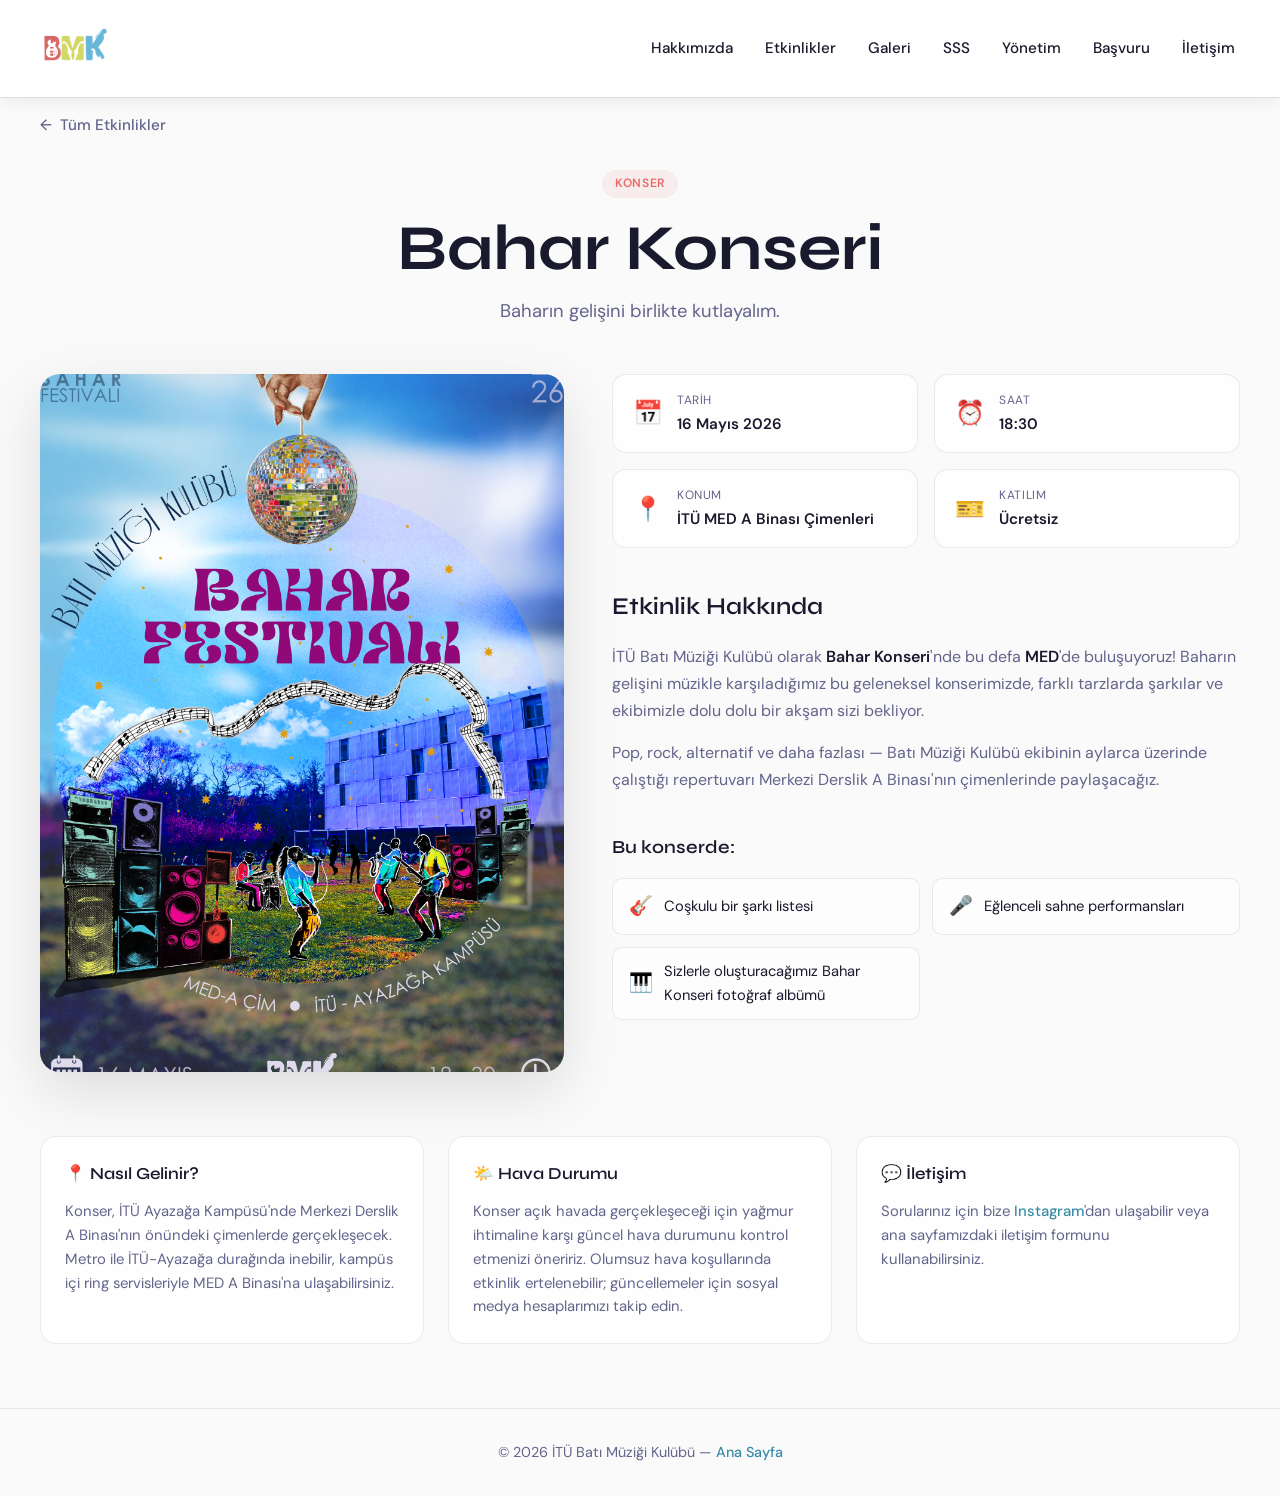
==== commit bb08eed4: "Add event pages for Taşkışla Konseri and Klasik Müzik Gecesi, update navbar functionality, and enhan" ====
--- a/bahar-konseri.html
+++ b/bahar-konseri.html
@@ -60,7 +60,7 @@
                 <div class="event-detail-poster-wrapper">
                     <div class="event-detail-poster">
                         <div class="event-detail-poster-glow"></div>
-                        <img src="assets/posters/med belirgin.jpg.jpeg" 
+                            <img src="assets/posters/renk.jpg" 
                              alt="Bahar Konseri Afişi" 
                              class="event-detail-poster-image"
                              onerror="this.style.display='none'; this.parentElement.classList.add('poster-placeholder'); this.parentElement.innerHTML='<div class=\'poster-placeholder-content\'><span>🌸</span><p>Afiş yakında</p></div>';">
@@ -82,7 +82,7 @@
                             <div class="event-info-icon">⏰</div>
                             <div class="event-info-text">
                                 <span class="event-info-label">Saat</span>
-                                <strong>19:00</strong>
+                                <strong>18:30</strong>
                             </div>
                         </div>
                         <div class="event-info-card">
@@ -125,20 +125,9 @@
                                 <span class="highlight-icon">🎹</span>
                                 <span>Sizlerle oluşturacağımız Bahar Konseri fotoğraf albümü</span>
                             </div>
-                            <div class="highlight-item">
-                                <span class="highlight-icon">🌸</span>
-                                <span>Hatıra bilekliği</span>
-                            </div>
-                        </div>
-                    </div>
-
-                    <!-- CTA -->
-                    <div class="event-detail-cta">
-                        <button class="btn btn-primary event-register-btn" onclick="handleRegister()">
-                            <span>🎟️</span> Hemen Kaydol
-                        </button>
-                        <p class="event-cta-note">Kayıt ücretsizdir, zorunlu değildir. Hatıra bilekliği alabilmek için kaydolabilirsiniz.</p>
-                    </div>
+                        </div>
+                    </div>
+
                 </div>
             </div>
 
@@ -168,25 +157,56 @@
     </footer>
 
     <script>
+        const navbar = document.getElementById('navbar');
         const mobileToggle = document.getElementById('mobileToggle');
         const navMenu = document.getElementById('navMenu');
+        const baseNavbarScrolled = navbar?.classList.contains('scrolled');
+        const mobileQuery = window.matchMedia('(max-width: 992px)');
+        let lastScrolled = baseNavbarScrolled;
+
+        function setNavbarScrolled(shouldScroll) {
+            if (!navbar || shouldScroll === lastScrolled) return;
+            if (shouldScroll) {
+                navbar.classList.add('scrolled');
+                navbar.classList.remove('navbar-fade-out');
+            } else {
+                navbar.classList.remove('scrolled');
+                navbar.classList.add('navbar-fade-out');
+            }
+            lastScrolled = shouldScroll;
+        }
+
+        function syncNavbarState() {
+            if (!navbar) return;
+            const isMobile = mobileQuery.matches;
+            if (!isMobile) navMenu?.classList.remove('active');
+            const menuActive = isMobile && navMenu?.classList.contains('active');
+            setNavbarScrolled(baseNavbarScrolled || menuActive);
+        }
+
+        navbar?.addEventListener('animationend', (event) => {
+            if (event.animationName === 'navbarFadeOut') {
+                navbar.classList.remove('navbar-fade-out');
+            }
+        });
 
         if (mobileToggle && navMenu) {
             mobileToggle.addEventListener('click', () => {
                 navMenu.classList.toggle('active');
+                syncNavbarState();
             });
 
             navMenu.querySelectorAll('a').forEach(link => {
                 link.addEventListener('click', () => {
                     navMenu.classList.remove('active');
+                    syncNavbarState();
                 });
             });
         }
 
-        function handleRegister() {
-            // TODO: Kayıt formuna yönlendirme eklenecek
-            alert('Kayıt formu yakında açılacak!');
-        }
+        syncNavbarState();
+        window.addEventListener('resize', syncNavbarState);
+
     </script>
 </body>
 </html>
--- a/style.css
+++ b/style.css
@@ -102,18 +102,25 @@
     display: flex;
     align-items: center;
     text-decoration: none;
+    position: relative;
 }
 
 .logo-img {
     height: 65px;
     width: auto;
-}
-
-.logo-img--white { display: inline-block; }
-.logo-img--dark { display: none; }
-
-#navbar.scrolled .logo-img--white { display: none; }
-#navbar.scrolled .logo-img--dark { display: inline-block; }
+    transition: opacity 0.3s ease, filter 0.3s ease;
+}
+
+.logo-img--white { opacity: 1; }
+.logo-img--dark {
+    opacity: 0;
+    position: absolute;
+    top: 0;
+    left: 0;
+}
+
+#navbar.scrolled .logo-img--white { opacity: 0; }
+#navbar.scrolled .logo-img--dark { opacity: 1; }
 
 .nav-menu {
     display: flex;
@@ -2231,20 +2238,39 @@
     box-shadow: none;
     transition: background-color 0.35s ease, box-shadow 0.35s ease;
     background: linear-gradient(180deg,#0000004d,#0000);
-}
-
-#navbar.scrolled {
-    position: fixed;
-    background: rgba(255, 255, 255, 0.92) !important;
+    isolation: isolate;
+}
+
+#navbar::before {
+    content: '';
+    position: absolute;
+    inset: 0;
+    background: rgba(255, 255, 255, 0.92);
     backdrop-filter: blur(20px) saturate(180%);
     -webkit-backdrop-filter: blur(20px) saturate(180%);
     box-shadow: 0 2px 20px rgba(0, 0, 0, 0.08);
-    animation: navbarSlideDown 0.4s cubic-bezier(0.25, 0.46, 0.45, 0.94);
-}
-
-@keyframes navbarSlideDown {
-    from { transform: translateY(-100%); opacity: 0; }
-    to   { transform: translateY(0);     opacity: 1; }
+    opacity: 0;
+    transition: opacity 0.35s ease;
+    z-index: 0;
+}
+
+#navbar .nav-inner {
+    position: relative;
+    z-index: 1;
+}
+
+#navbar.scrolled {
+    position: fixed;
+    background: transparent;
+    box-shadow: none;
+}
+
+#navbar.scrolled::before {
+    opacity: 1;
+}
+
+#navbar.navbar-fade-out::before {
+    opacity: 0;
 }
 
 /* Hero üstündeyken menü linkleri beyaz buton */
@@ -2291,15 +2317,17 @@
 @media (max-width: 992px) {
     .nav-menu {
         display: none;
-        position: absolute;
-        top: 100%;
+        position: fixed;
+        top: calc(65px + 2rem);
         left: 0;
         right: 0;
+        width: 100vw;
         backdrop-filter: blur(20px);
         flex-direction: column;
         padding: 2rem;
         gap: 1.5rem;
         border-bottom: 1px solid var(--border);
+        box-sizing: border-box;
     }
 
     .scrolled .nav-menu {
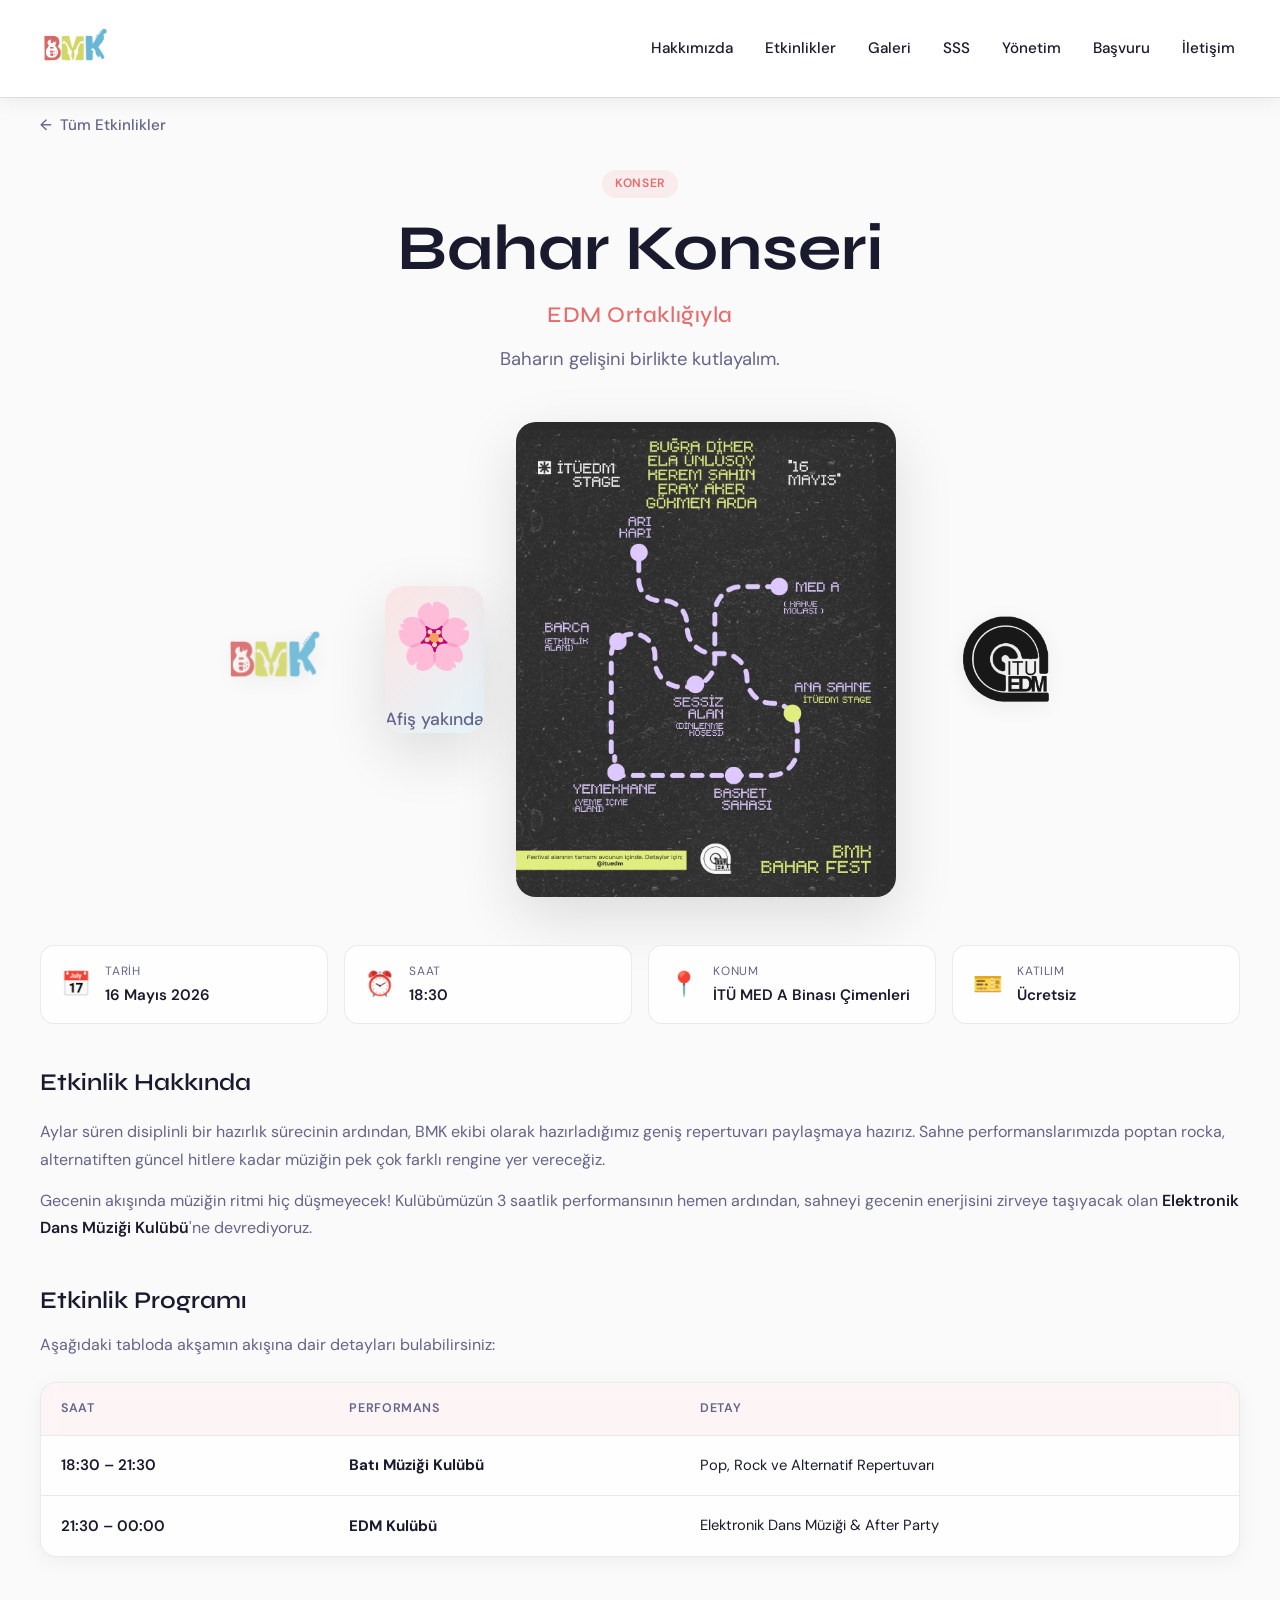
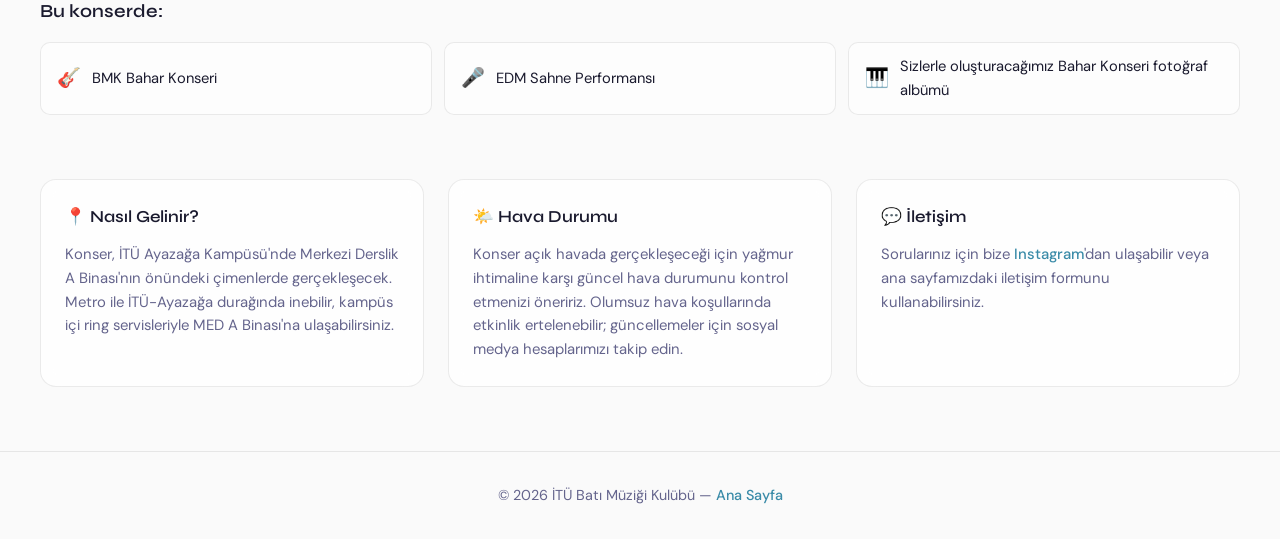
==== commit ca98dc18: "edm ortak etkinligi, posterler, bazi minik style degisiklikleri" ====
--- a/bahar-konseri.html
+++ b/bahar-konseri.html
@@ -51,23 +51,35 @@
             <div class="event-detail-header">
                 <span class="event-type konser">Konser</span>
                 <h1 class="event-detail-title">Bahar Konseri</h1>
+                <h2 class="event-detail-subtitle">EDM Ortaklığıyla</h2>
                 <p class="event-detail-tagline">Baharın gelişini birlikte kutlayalım.</p>
             </div>
 
-            <!-- Ana içerik: afiş + bilgi -->
-            <div class="event-detail-grid">
-                <!-- Sol: Afiş -->
-                <div class="event-detail-poster-wrapper">
+            <!-- Ana içerik: 2 afiş üstte yan yana, açıklamalar altta -->
+            <div class="event-detail-stacked">
+                <!-- Üst: İki afiş yan yana, kenarlarda kulüp logoları -->
+                <div class="event-detail-posters-duo">
+                    <img src="assets/logo.png" alt="BMK Logo" class="event-side-logo event-side-logo--left">
+                    
                     <div class="event-detail-poster">
                         <div class="event-detail-poster-glow"></div>
-                            <img src="assets/posters/renk.jpg" 
-                             alt="Bahar Konseri Afişi" 
-                             class="event-detail-poster-image"
-                             onerror="this.style.display='none'; this.parentElement.classList.add('poster-placeholder'); this.parentElement.innerHTML='<div class=\'poster-placeholder-content\'><span>🌸</span><p>Afiş yakında</p></div>';">
-                    </div>
-                </div>
-
-                <!-- Sağ: Bilgiler -->
+                        <img src="assets/posters/renk.png" 
+                            alt="Bahar Konseri Afişi" 
+                            class="event-detail-poster-image"
+                            onerror="this.style.display='none'; this.parentElement.classList.add('poster-placeholder'); this.parentElement.innerHTML='<div class=\'poster-placeholder-content\'><span>🌸</span><p>Afiş yakında</p></div>';">
+                    </div>
+                    <div class="event-detail-poster">
+                        <div class="event-detail-poster-glow"></div>
+                        <img src="assets/posters/edm.png" 
+                            alt="Bahar Konseri EDM Afişi" 
+                            class="event-detail-poster-image"
+                            onerror="this.style.display='none'; this.parentElement.classList.add('poster-placeholder'); this.parentElement.innerHTML='<div class=\'poster-placeholder-content\'><span>🎧</span><p>Afiş yakında</p></div>';">
+                    </div>
+                    
+                    <img src="assets/gallery/edm_logo.png" alt="EDM Kulübü Logo" class="event-side-logo event-side-logo--right">
+                </div>
+
+                <!-- Alt: Bilgiler -->
                 <div class="event-detail-content">
                     <!-- Hızlı bilgi kartları -->
                     <div class="event-info-cards">
@@ -104,9 +116,37 @@
                     <!-- Açıklama -->
                     <div class="event-detail-description">
                         <h2>Etkinlik Hakkında</h2>
-                        <p>İTÜ Batı Müziği Kulübü olarak <strong>Bahar Konseri</strong>'nde bu defa <strong>MED</strong>'de buluşuyoruz!
-                             Baharın gelişini müzikle karşıladığımız bu geleneksel konserimizde, farklı tarzlarda şarkılar ve ekibimizle dolu dolu bir akşam sizi bekliyor.</p>
-                        <p>Pop, rock, alternatif ve daha fazlası — Batı Müziği Kulübü ekibinin aylarca üzerinde çalıştığı repertuvarı Merkezi Derslik A Binası'nın çimenlerinde paylaşacağız.</p>
+                        <p>Aylar süren disiplinli bir hazırlık sürecinin ardından, BMK ekibi olarak hazırladığımız geniş repertuvarı paylaşmaya hazırız. Sahne performanslarımızda poptan rocka, alternatiften güncel hitlere kadar müziğin pek çok farklı rengine yer vereceğiz.</p>
+                        <p>Gecenin akışında müziğin ritmi hiç düşmeyecek! Kulübümüzün 3 saatlik performansının hemen ardından, sahneyi gecenin enerjisini zirveye taşıyacak olan <strong>Elektronik Dans Müziği Kulübü</strong>'ne devrediyoruz.</p>
+                    </div>
+
+                    <!-- Etkinlik Programı -->
+                    <div class="event-detail-program">
+                        <h2>Etkinlik Programı</h2>
+                        <p class="program-intro">Aşağıdaki tabloda akşamın akışına dair detayları bulabilirsiniz:</p>
+                        <div class="program-table-wrapper">
+                            <table class="program-table">
+                                <thead>
+                                    <tr>
+                                        <th>Saat</th>
+                                        <th>Performans</th>
+                                        <th>Detay</th>
+                                    </tr>
+                                </thead>
+                                <tbody>
+                                    <tr>
+                                        <td class="program-time">18:30 – 21:30</td>
+                                        <td class="program-act"><strong>Batı Müziği Kulübü</strong></td>
+                                        <td class="program-detail">Pop, Rock ve Alternatif Repertuvarı</td>
+                                    </tr>
+                                    <tr>
+                                        <td class="program-time">21:30 – 00:00</td>
+                                        <td class="program-act"><strong>EDM Kulübü</strong></td>
+                                        <td class="program-detail">Elektronik Dans Müziği & After Party</td>
+                                    </tr>
+                                </tbody>
+                            </table>
+                        </div>
                     </div>
 
                     <!-- Ne sunuyoruz -->
@@ -115,11 +155,11 @@
                         <div class="highlight-grid">
                             <div class="highlight-item">
                                 <span class="highlight-icon">🎸</span>
-                                <span>Coşkulu bir şarkı listesi</span>
+                                <span>BMK Bahar Konseri</span>
                             </div>
                             <div class="highlight-item">
                                 <span class="highlight-icon">🎤</span>
-                                <span>Eğlenceli sahne performansları</span>
+                                <span>EDM Sahne Performansı</span>
                             </div>
                             <div class="highlight-item">
                                 <span class="highlight-icon">🎹</span>
@@ -127,7 +167,6 @@
                             </div>
                         </div>
                     </div>
-
                 </div>
             </div>
 
--- a/style.css
+++ b/style.css
@@ -436,6 +436,17 @@
     align-items: center;
 }
 
+.hero-poster-link {
+    display: block;
+    text-decoration: none;
+    color: inherit;
+    width: 100%;
+    max-width: 400px;
+}
+
+.hero-poster-link .poster-card {
+    cursor: pointer;
+}
 .poster-card {
     position: relative;
     border-radius: 24px;
@@ -652,6 +663,29 @@
     display: grid;
     grid-template-columns: repeat(auto-fit, minmax(320px, 1fr));
     gap: 1.5rem;
+}
+
+/* Tüm event kartları aynı yükseklikte olsun */
+.events-grid .event-card-link {
+    display: flex;
+    height: 100%;
+}
+
+.events-grid .event-card {
+    display: flex;
+    flex-direction: column;
+    width: 100%;
+}
+
+.events-grid .event-body {
+    display: flex;
+    flex-direction: column;
+    flex: 1;
+}
+
+/* Açıklama metni esnesin, meta her zaman en altta dursun */
+.events-grid .event-card p {
+    flex: 1;
 }
 
 .event-card {
@@ -2456,7 +2490,6 @@
 
 .event-detail-poster {
     position: relative;
-    aspect-ratio: 3 / 4;
     border-radius: 20px;
     overflow: hidden;
     background: linear-gradient(135deg, rgba(232, 106, 106, 0.1), rgba(58, 139, 168, 0.1));
@@ -2475,8 +2508,7 @@
 
 .event-detail-poster-image {
     width: 100%;
-    height: 100%;
-    object-fit: cover;
+    height: auto;
     display: block;
 }
 
@@ -2988,48 +3020,6 @@
    Event Card — Afiş Desteği
    ============================================ */
 
-/* Afiş görseli event-cover içinde tam kaplar, 
-   alttaki emoji ile üst üste biner (afiş varsa emoji görünmez) */
-   .event-cover-img {
-    position: absolute;
-    top: 0;
-    left: 0;
-    width: 100%;
-    height: 100%;
-    object-fit: cover;
-    object-position: center top; /* Afişin üst kısmı kesilmesin */
-    z-index: 1;
-}
-
-/* Afiş varsa emoji'yi gizle */
-.event-cover:has(.event-cover-img:not([style*="display: none"])) .event-cover-icon {
-    display: none;
-}
-
-/* Afiş varsa gradient arka planı da gizle (afiş zaten dolduruyor) */
-.event-cover:has(.event-cover-img:not([style*="display: none"])) {
-    background: #f0f0f5; /* afiş yüklenirken fallback */
-}
-
-/* Tarih badge'i afişin üstünde görünsün */
-.event-date-badge {
-    z-index: 3;
-}
-
-/* Beyaza fade eden alt kısım afişin üstünde de çalışsın */
-.event-cover::after {
-    z-index: 2;
-}
-
-/* Afişin üstündeyken emoji'yi silmeden yumuşak gizle (fallback) */
-.event-cover-img + .event-cover-icon {
-    display: none;
-}
-
-/* ============================================
-   Event Card — Afiş Desteği
-   ============================================ */
-
 /* event-cover'da afiş img'i absolute dursun, flex akışından çıksın */
 .event-cover-img {
     position: absolute;
@@ -3056,4 +3046,247 @@
 
 /* Badge ve fade afişin üstünde */
 .event-date-badge { z-index: 3; }
-.event-cover::after { z-index: 2; }+.event-cover::after { z-index: 2; }
+/* ============================================
+   Bahar Konseri — İki Afiş Yan Yana Layout
+   ============================================ */
+
+/* Stacked layout: üstte afişler, altta tam genişlik içerik */
+.event-detail-stacked {
+    display: flex;
+    flex-direction: column;
+    gap: 3rem;
+    margin-bottom: 4rem;
+}
+
+/* İki afiş yan yana */
+.event-detail-posters-duo {
+    display: grid;
+    grid-template-columns: 1fr 1fr;
+    gap: 2rem;
+    max-width: 900px;
+    margin: 0 auto;
+    width: 100%;
+}
+
+/* Stacked layout içindeki info-cards 4 sütun olsun (geniş alan kullanılsın) */
+.event-detail-stacked .event-info-cards {
+    grid-template-columns: repeat(4, 1fr);
+}
+
+/* Stacked layout içindeki highlight-grid 3 sütun olsun */
+.event-detail-stacked .highlight-grid {
+    grid-template-columns: repeat(3, 1fr);
+}
+
+/* Responsive */
+@media (max-width: 968px) {
+    .event-detail-stacked .event-info-cards {
+        grid-template-columns: repeat(2, 1fr);
+    }
+    .event-detail-stacked .highlight-grid {
+        grid-template-columns: 1fr;
+    }
+}
+
+@media (max-width: 640px) {
+    .event-detail-posters-duo {
+        grid-template-columns: 1fr;
+        gap: 1.5rem;
+    }
+    .event-detail-stacked .event-info-cards {
+        grid-template-columns: 1fr;
+    }
+}
+
+/* ============================================
+   Bahar Konseri — Etkinlik Programı Tablosu
+   ============================================ */
+
+   .event-detail-program h2 {
+    font-family: 'Syne', sans-serif;
+    font-size: 1.5rem;
+    font-weight: 600;
+    color: var(--text-primary);
+    margin-bottom: 0.75rem;
+}
+
+.event-detail-program .program-intro {
+    color: var(--text-secondary);
+    font-size: 1rem;
+    margin-bottom: 1.5rem;
+}
+
+.program-table-wrapper {
+    background: var(--bg-card);
+    backdrop-filter: blur(10px);
+    -webkit-backdrop-filter: blur(10px);
+    border: 1px solid var(--border);
+    border-radius: 16px;
+    overflow: hidden;
+    box-shadow: 0 4px 20px rgba(0, 0, 0, 0.05);
+}
+
+.program-table {
+    width: 100%;
+    border-collapse: collapse;
+    font-size: 0.95rem;
+}
+
+.program-table thead th {
+    background: rgba(232, 106, 106, 0.06);
+    color: var(--text-secondary);
+    font-weight: 600;
+    text-transform: uppercase;
+    letter-spacing: 0.05em;
+    font-size: 0.78rem;
+    text-align: left;
+    padding: 1rem 1.25rem;
+    border-bottom: 1px solid var(--border);
+}
+
+.program-table tbody td {
+    padding: 1.1rem 1.25rem;
+    border-bottom: 1px solid var(--border);
+    color: var(--text-primary);
+    vertical-align: middle;
+}
+
+.program-table tbody tr:last-child td {
+    border-bottom: none;
+}
+
+.program-table tbody tr {
+    transition: background 0.2s ease;
+}
+
+.program-table tbody tr:hover {
+    background: rgba(232, 106, 106, 0.04);
+}
+
+.program-time {
+    font-weight: 600;
+    color: var(--accent-coral);
+    white-space: nowrap;
+    font-variant-numeric: tabular-nums;
+}
+
+.program-act {
+    color: var(--text-primary);
+}
+
+.program-detail {
+    color: var(--text-secondary);
+    font-size: 0.92rem;
+}
+
+/* Mobilde tablo: yatay scroll yerine kart benzeri görünüm */
+@media (max-width: 640px) {
+    .program-table thead {
+        display: none;
+    }
+    
+    .program-table,
+    .program-table tbody,
+    .program-table tr,
+    .program-table td {
+        display: block;
+        width: 100%;
+    }
+    
+    .program-table tbody tr {
+        padding: 1rem;
+        border-bottom: 1px solid var(--border);
+    }
+    
+    .program-table tbody tr:last-child {
+        border-bottom: none;
+    }
+    
+    .program-table tbody td {
+        padding: 0.3rem 0;
+        border: none;
+    }
+    
+    .program-time {
+        font-size: 0.85rem;
+        margin-bottom: 0.25rem;
+    }
+    
+    .program-act {
+        font-size: 1rem;
+    }
+}
+/* ============================================
+   Bahar Konseri — Afişlerin Yanındaki Logolar
+   ============================================ */
+
+/* Posters-duo grid'ini güncelle: 4 sütun (logo | afiş | afiş | logo) */
+.event-detail-posters-duo {
+    grid-template-columns: 1fr auto auto 1fr;
+    align-items: center;
+    max-width: 1200px;
+    gap: 2rem;
+}
+
+/* Afişler ortada, kendi içlerinde 1fr 1fr yerine sabit kalsın */
+.event-detail-posters-duo .event-detail-poster {
+    width: 100%;
+    max-width: 380px;
+}
+
+.event-side-logo {
+    width: 100%;
+    max-width: 140px;
+    height: auto;
+    object-fit: contain;
+    opacity: 0.9;
+    transition: opacity 0.3s ease, transform 0.3s ease;
+    filter: drop-shadow(0 4px 12px rgba(0, 0, 0, 0.08));
+}
+
+.event-side-logo:hover {
+    opacity: 1;
+    transform: scale(1.05);
+}
+
+.event-side-logo--left {
+    justify-self: end;
+    padding-right: 1rem;
+}
+
+.event-side-logo--right {
+    justify-self: start;
+    padding-left: 1rem;
+}
+
+/* Tablet: logolar küçülsün */
+@media (max-width: 1100px) {
+    .event-detail-posters-duo {
+        gap: 1.25rem;
+    }
+    
+    .event-side-logo {
+        max-width: 100px;
+    }
+}
+
+/* Dar tablet: logolar gizlensin (afişler nefes alsın) */
+@media (max-width: 900px) {
+    .event-detail-posters-duo {
+        grid-template-columns: 1fr 1fr;
+    }
+    
+    .event-side-logo {
+        display: none;
+    }
+}
+
+.event-detail-subtitle {
+    font-family: 'Syne', sans-serif;
+    font-size: clamp(1.1rem, 2vw, 1.4rem);
+    font-weight: 500;
+    color: var(--accent-coral);
+    margin: 0.25rem 0 0.75rem;
+    letter-spacing: 0.02em;
+}
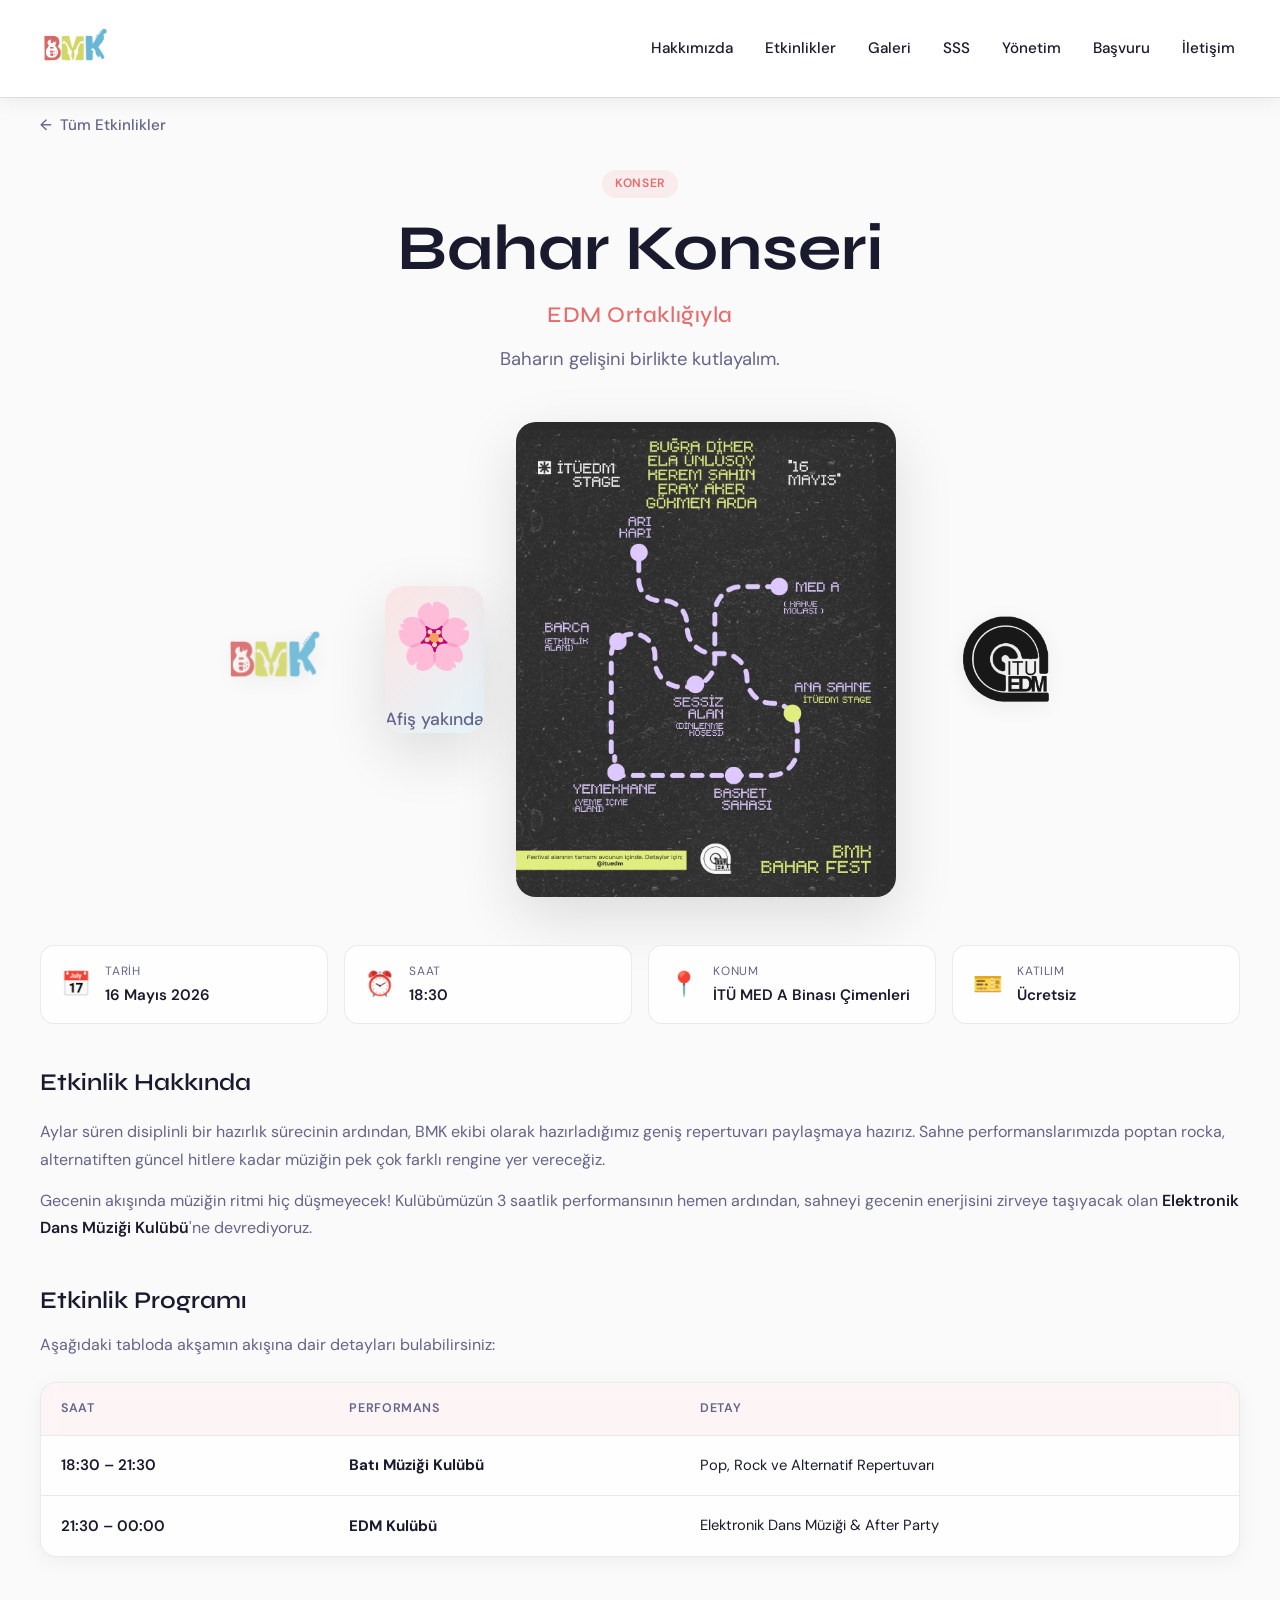
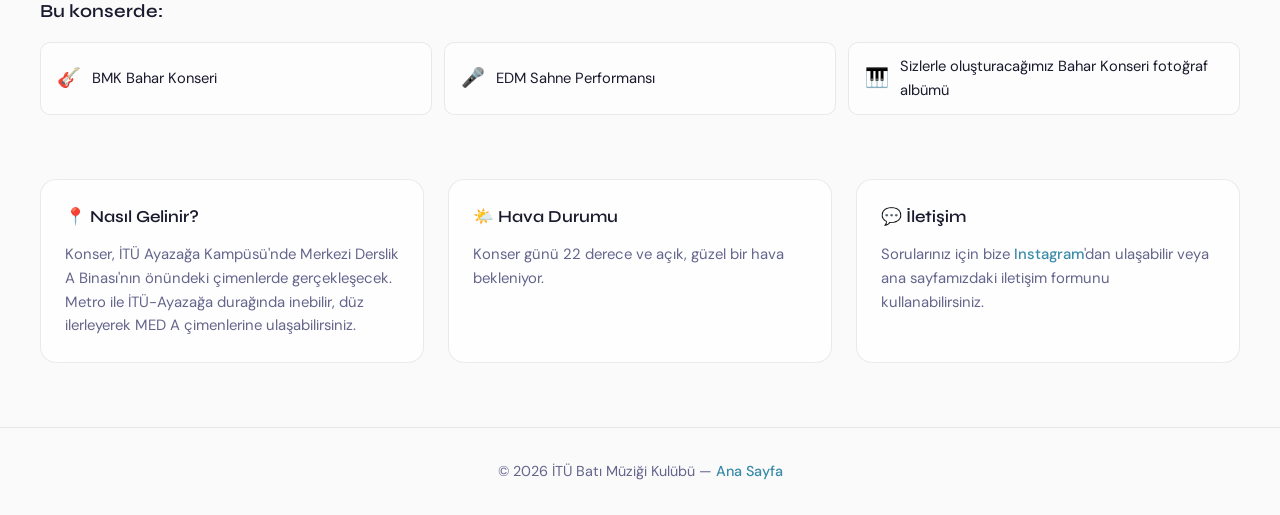
==== commit e3af08cd: "a" ====
--- a/bahar-konseri.html
+++ b/bahar-konseri.html
@@ -174,11 +174,11 @@
             <div class="event-detail-extra">
                 <div class="event-extra-card">
                     <h3>📍 Nasıl Gelinir?</h3>
-                    <p>Konser, İTÜ Ayazağa Kampüsü'nde Merkezi Derslik A Binası'nın önündeki çimenlerde gerçekleşecek. Metro ile İTÜ-Ayazağa durağında inebilir, kampüs içi ring servisleriyle MED A Binası'na ulaşabilirsiniz.</p>
+                    <p>Konser, İTÜ Ayazağa Kampüsü'nde Merkezi Derslik A Binası'nın önündeki çimenlerde gerçekleşecek. Metro ile İTÜ-Ayazağa durağında inebilir, düz ilerleyerek MED A çimenlerine ulaşabilirsiniz.</p>
                 </div>
                 <div class="event-extra-card">
                     <h3>🌤️ Hava Durumu</h3>
-                    <p>Konser açık havada gerçekleşeceği için yağmur ihtimaline karşı güncel hava durumunu kontrol etmenizi öneririz. Olumsuz hava koşullarında etkinlik ertelenebilir; güncellemeler için sosyal medya hesaplarımızı takip edin.</p>
+                    <p>Konser günü 22 derece ve açık, güzel bir hava bekleniyor.</p>
                 </div>
                 <div class="event-extra-card">
                     <h3>💬 İletişim</h3>
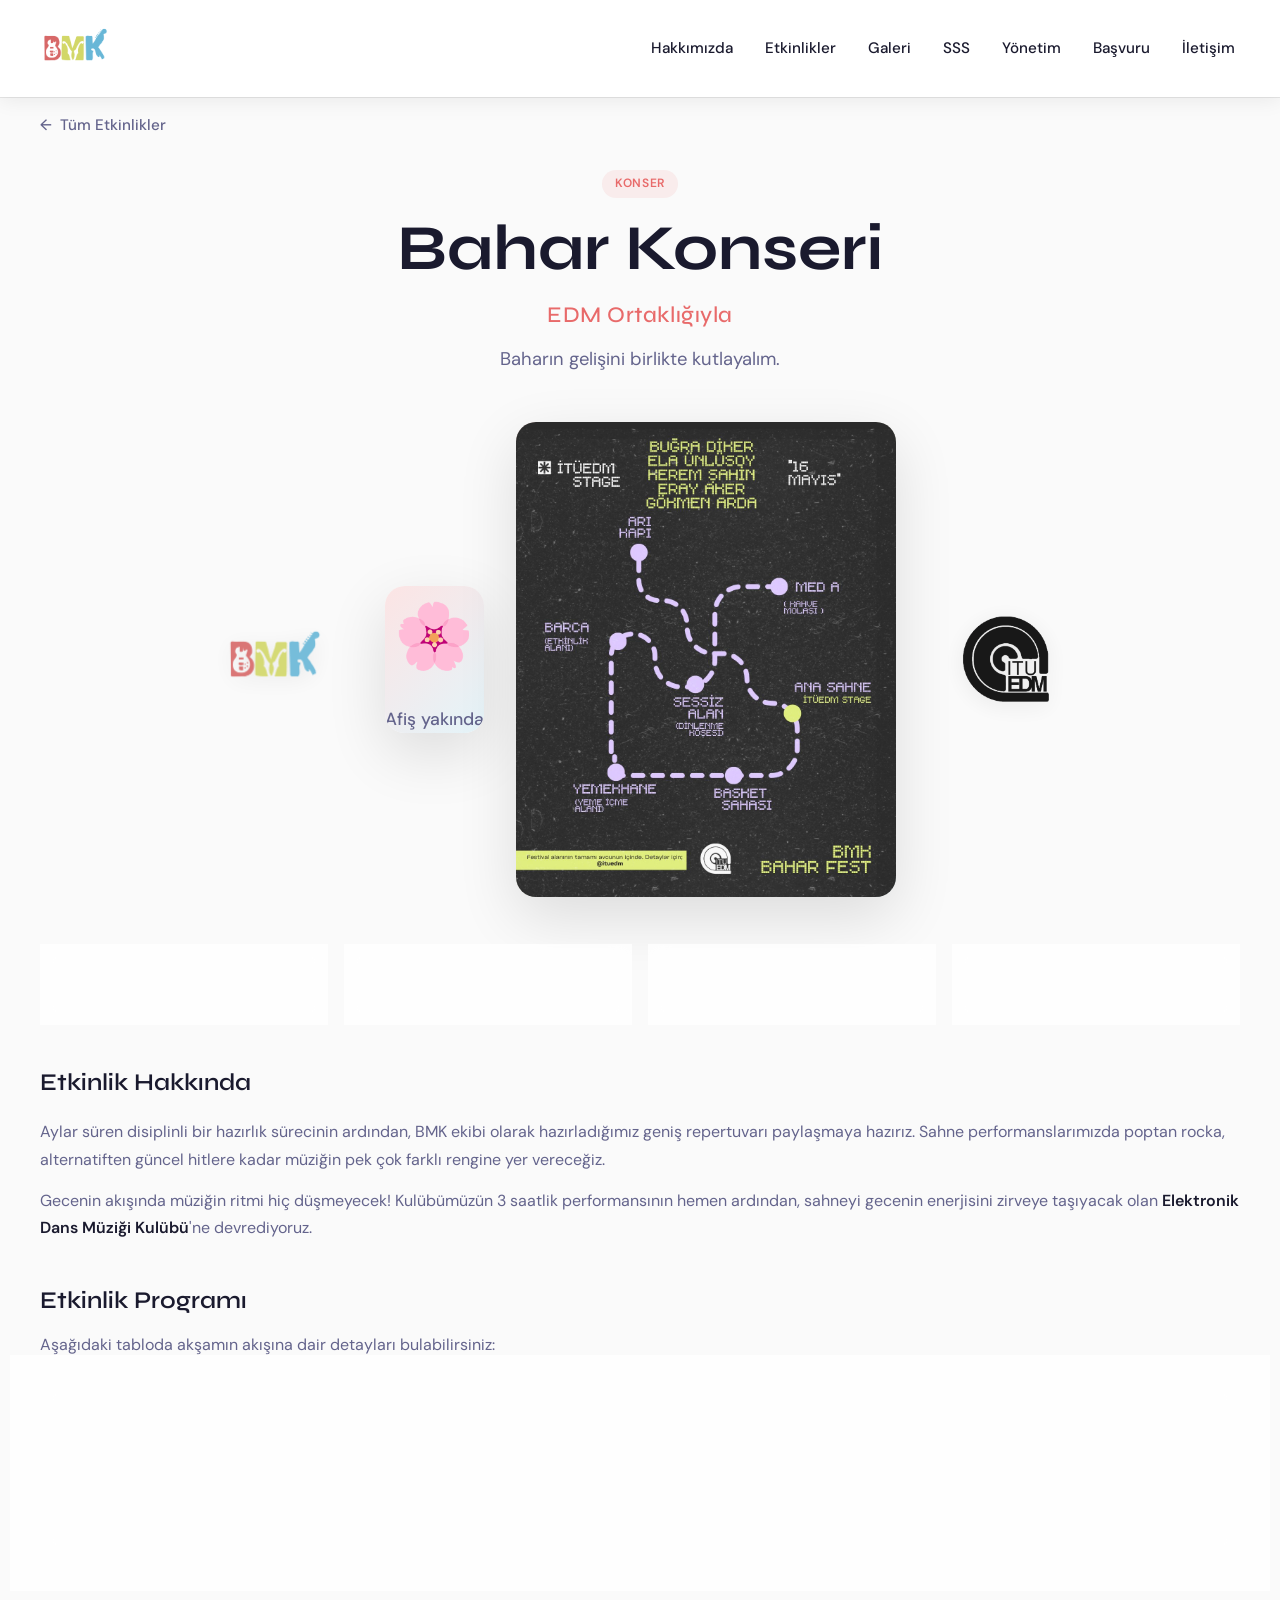
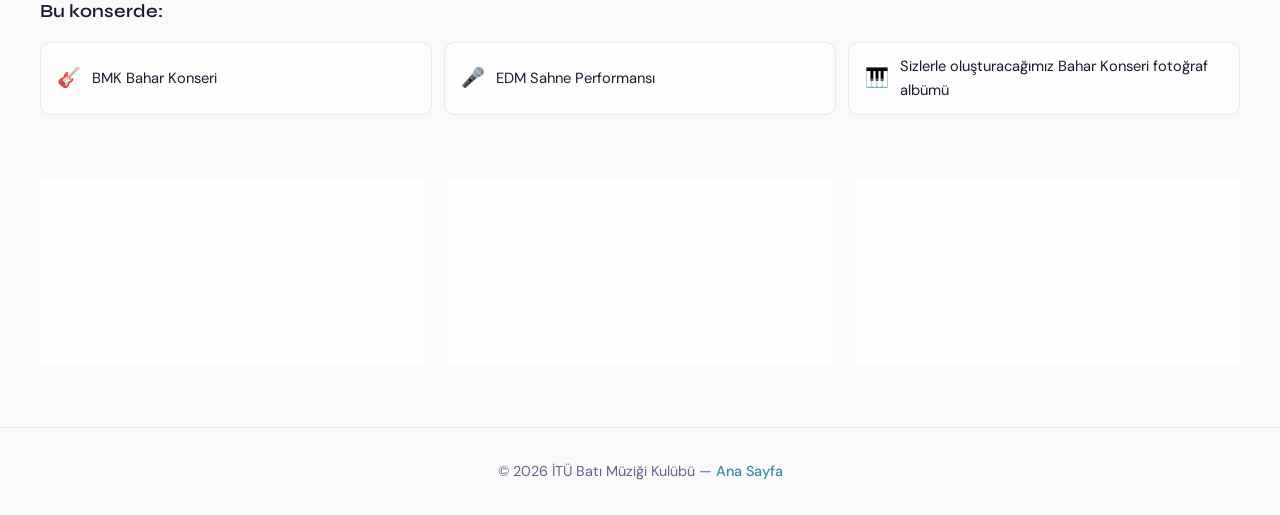
==== commit 774d19cc: "meta şeyleri eklendi" ====
--- a/bahar-konseri.html
+++ b/bahar-konseri.html
@@ -9,6 +9,18 @@
     <link rel="preconnect" href="https://fonts.gstatic.com" crossorigin>
     <link href="https://fonts.googleapis.com/css2?family=Syne:wght@400;500;600;700;800&family=DM+Sans:opsz,wght@9..40,300;9..40,400;9..40,500;9..40,600&display=swap" rel="stylesheet">
     <link rel="stylesheet" href="style.css">
+    <!-- Open Graph / Social Media -->
+    <meta property="og:type" content="website">
+    <meta property="og:title" content="Bahar Konseri — İTÜ Batı Müziği Kulübü">
+    <meta property="og:description" content="EDM ortaklığıyla baharın gelişini birlikte kutlayalım. 16 Mayıs 2026, 18:30 — İTÜ MED A Binası Çimenleri.">
+    <meta property="og:image" content="assets/posters/renk.png">
+    <meta property="og:image:alt" content="Bahar Konseri Afişi">
+
+    <!-- Twitter Card -->
+    <meta name="twitter:card" content="summary_large_image">
+    <meta name="twitter:title" content="Bahar Konseri — İTÜ Batı Müziği Kulübü">
+    <meta name="twitter:description" content="EDM ortaklığıyla baharın gelişini birlikte kutlayalım. 16 Mayıs 2026, 18:30 — İTÜ MED A Binası Çimenleri.">
+    <meta name="twitter:image" content="assets/posters/renk.png">
 </head>
 <body class="event-detail-page">
     <div class="ambient-bg">
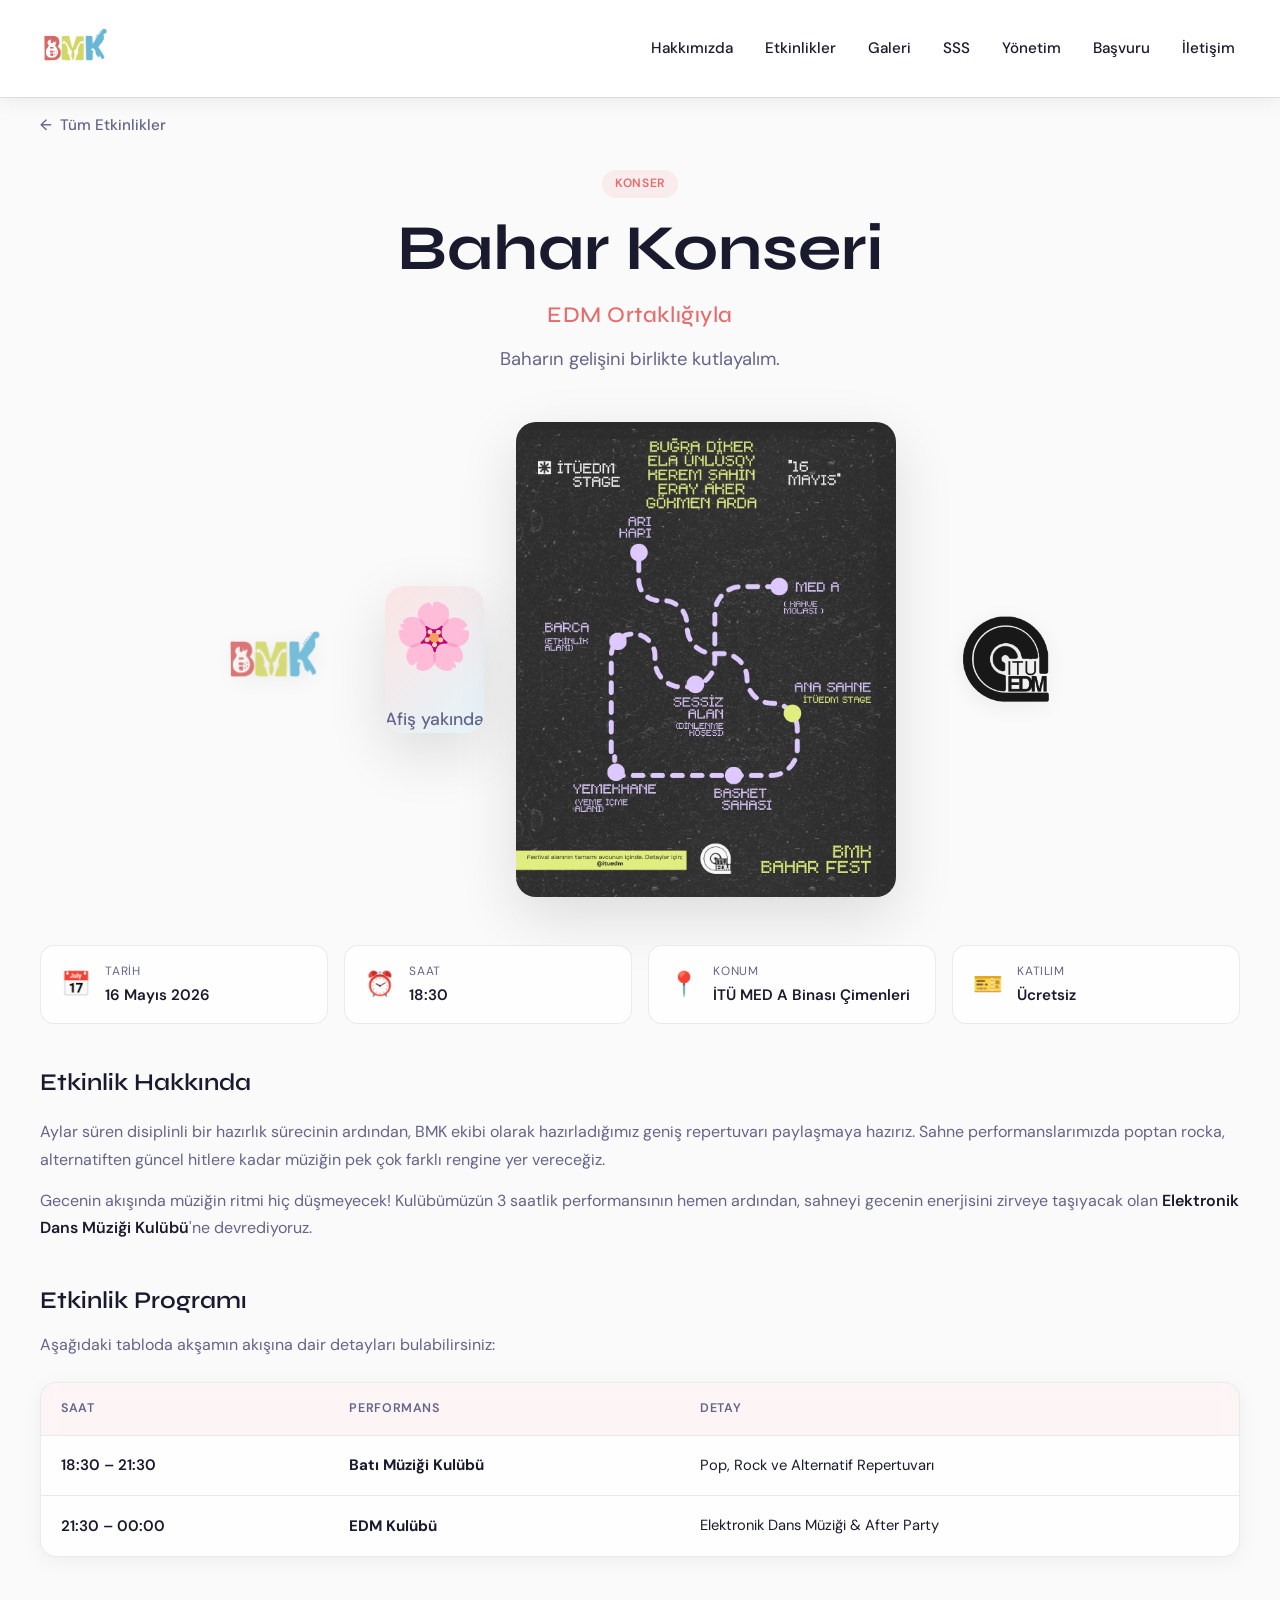
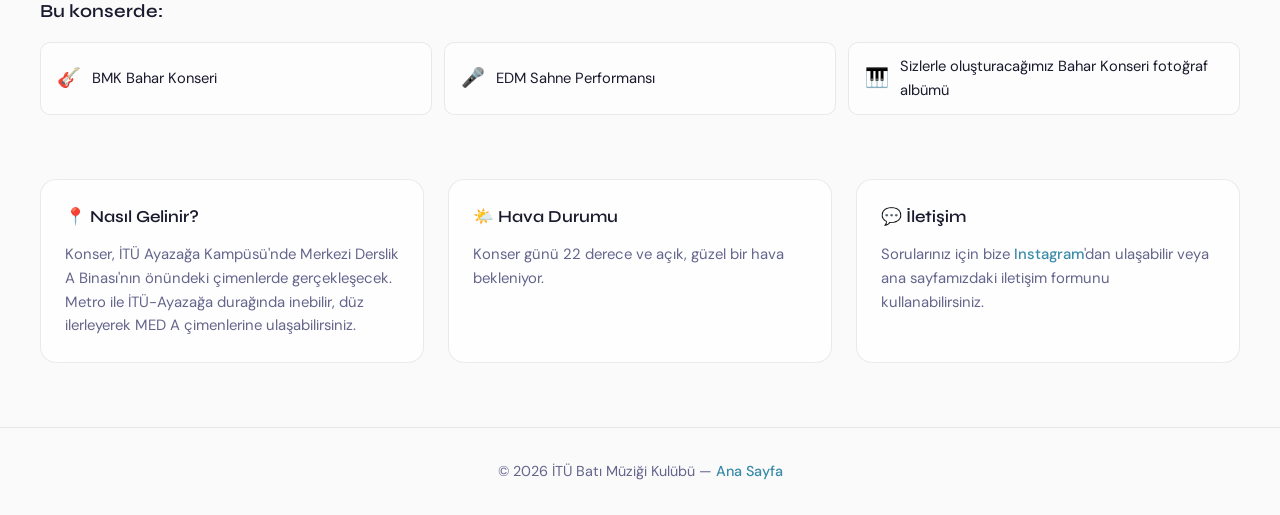
==== commit 5e4b7f1c: "meta linkleri update" ====
--- a/bahar-konseri.html
+++ b/bahar-konseri.html
@@ -13,14 +13,14 @@
     <meta property="og:type" content="website">
     <meta property="og:title" content="Bahar Konseri — İTÜ Batı Müziği Kulübü">
     <meta property="og:description" content="EDM ortaklığıyla baharın gelişini birlikte kutlayalım. 16 Mayıs 2026, 18:30 — İTÜ MED A Binası Çimenleri.">
-    <meta property="og:image" content="assets/posters/renk.png">
+    <meta property="og:image" content="https://itubmk.org/assets/posters/renk.png">
     <meta property="og:image:alt" content="Bahar Konseri Afişi">
 
     <!-- Twitter Card -->
     <meta name="twitter:card" content="summary_large_image">
     <meta name="twitter:title" content="Bahar Konseri — İTÜ Batı Müziği Kulübü">
     <meta name="twitter:description" content="EDM ortaklığıyla baharın gelişini birlikte kutlayalım. 16 Mayıs 2026, 18:30 — İTÜ MED A Binası Çimenleri.">
-    <meta name="twitter:image" content="assets/posters/renk.png">
+    <meta name="twitter:image" content="https://itubmk.org/assets/posters/renk.png">
 </head>
 <body class="event-detail-page">
     <div class="ambient-bg">
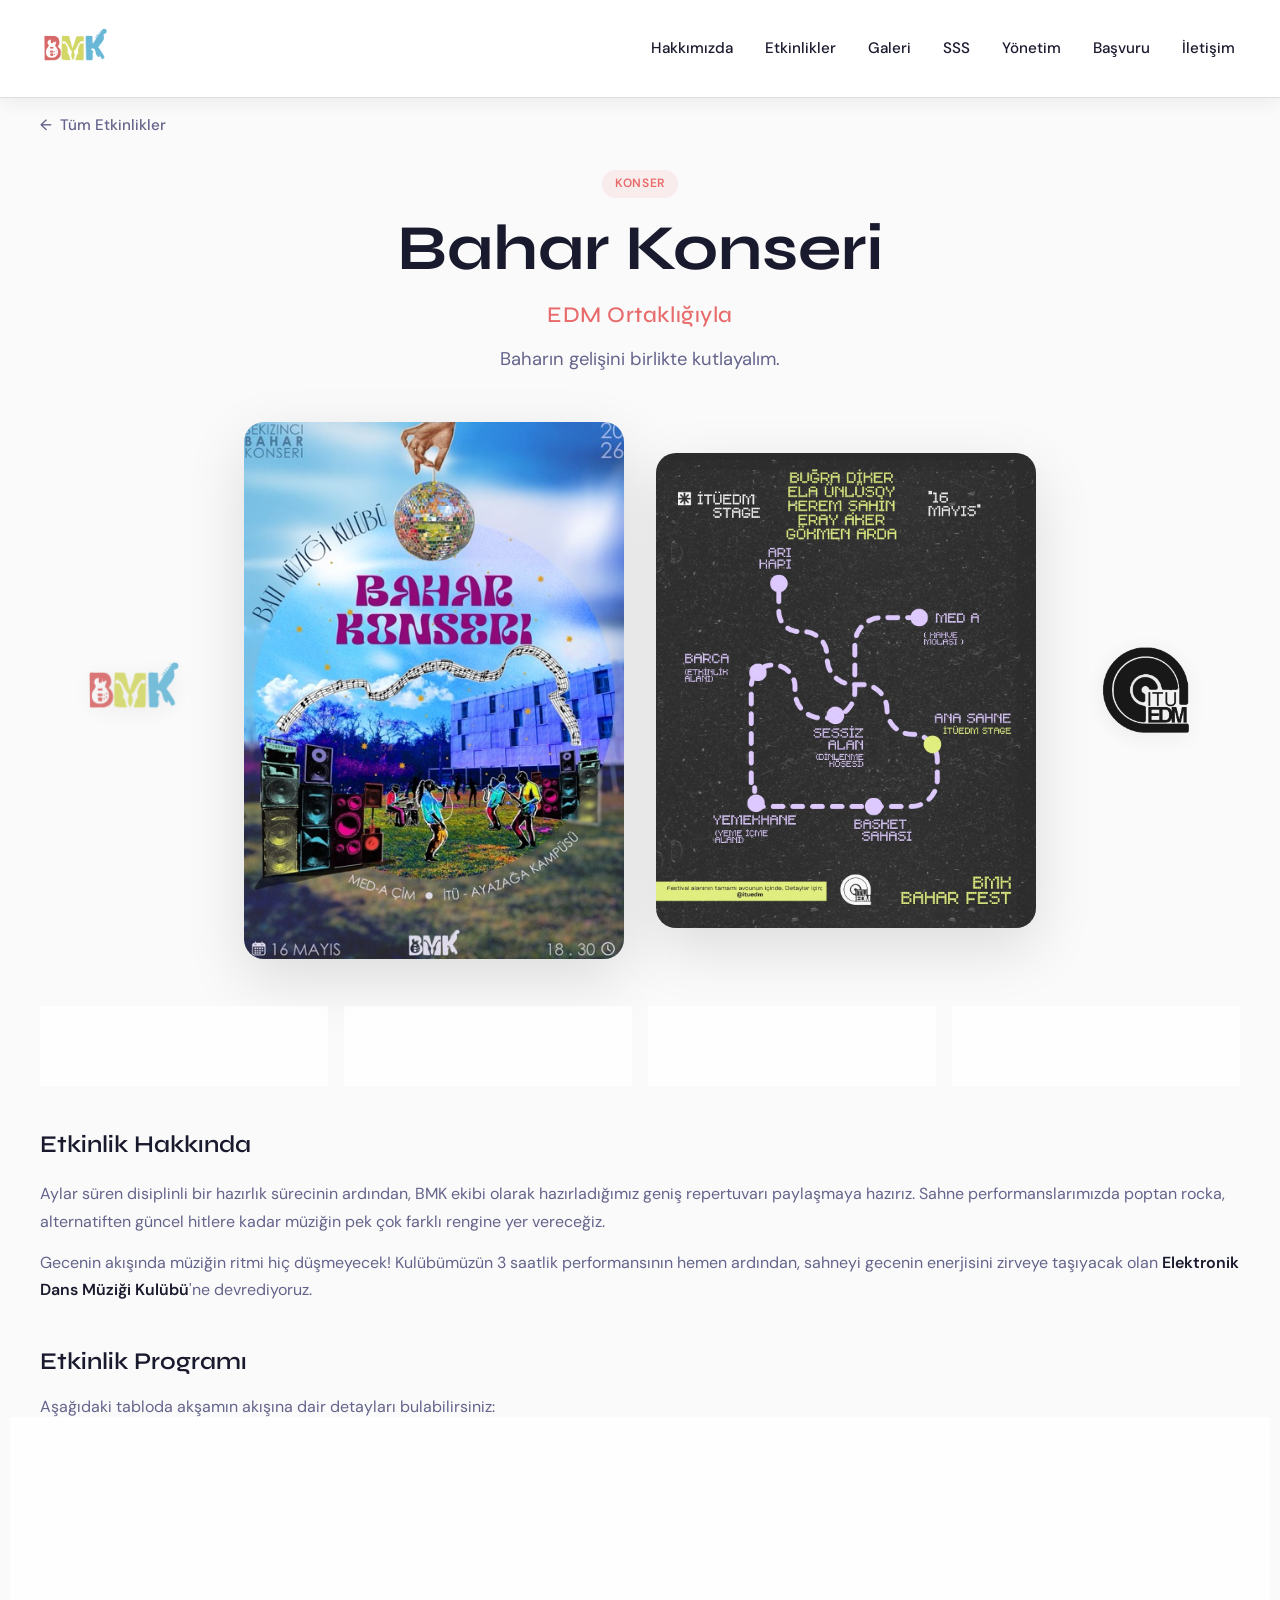
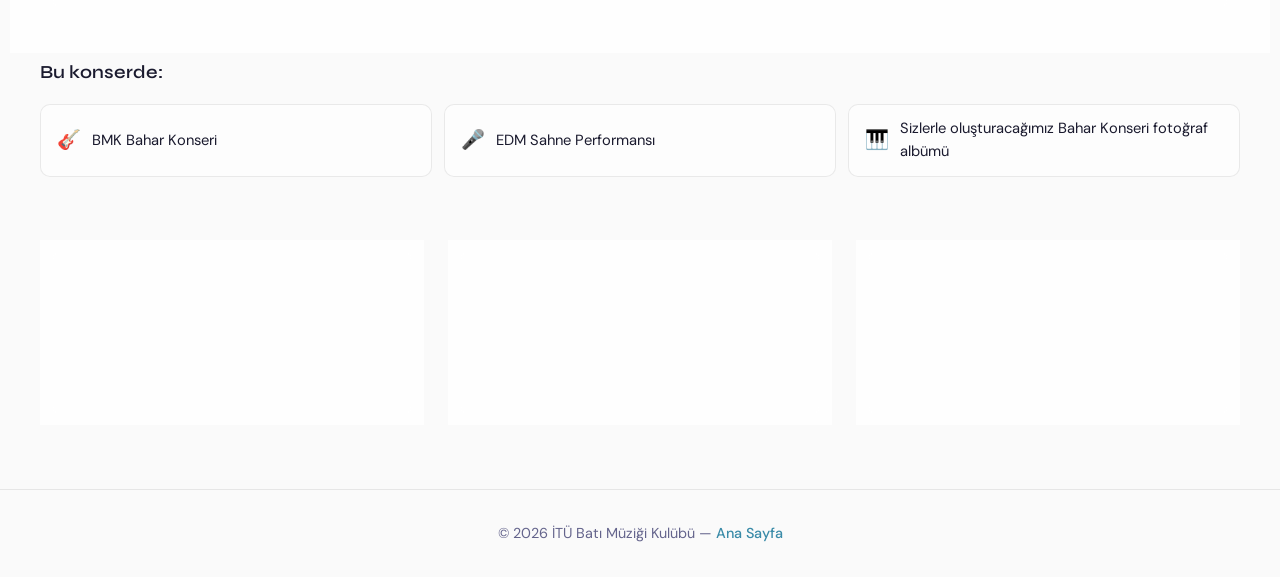
==== commit c62152b2: "Add new images for Bahar Konseri event and update references in HTML" ====
--- a/bahar-konseri.html
+++ b/bahar-konseri.html
@@ -13,14 +13,14 @@
     <meta property="og:type" content="website">
     <meta property="og:title" content="Bahar Konseri — İTÜ Batı Müziği Kulübü">
     <meta property="og:description" content="EDM ortaklığıyla baharın gelişini birlikte kutlayalım. 16 Mayıs 2026, 18:30 — İTÜ MED A Binası Çimenleri.">
-    <meta property="og:image" content="https://itubmk.org/assets/posters/renk.png">
+    <meta property="og:image" content="https://itubmk.org/assets/posters/ortarenk.jpeg">
     <meta property="og:image:alt" content="Bahar Konseri Afişi">
 
     <!-- Twitter Card -->
     <meta name="twitter:card" content="summary_large_image">
     <meta name="twitter:title" content="Bahar Konseri — İTÜ Batı Müziği Kulübü">
     <meta name="twitter:description" content="EDM ortaklığıyla baharın gelişini birlikte kutlayalım. 16 Mayıs 2026, 18:30 — İTÜ MED A Binası Çimenleri.">
-    <meta name="twitter:image" content="https://itubmk.org/assets/posters/renk.png">
+    <meta name="twitter:image" content="https://itubmk.org/assets/posters/ortarenk.jpeg">
 </head>
 <body class="event-detail-page">
     <div class="ambient-bg">
@@ -75,7 +75,7 @@
                     
                     <div class="event-detail-poster">
                         <div class="event-detail-poster-glow"></div>
-                        <img src="assets/posters/renk.png" 
+                        <img src="assets/posters/ortarenk.jpeg" 
                             alt="Bahar Konseri Afişi" 
                             class="event-detail-poster-image"
                             onerror="this.style.display='none'; this.parentElement.classList.add('poster-placeholder'); this.parentElement.innerHTML='<div class=\'poster-placeholder-content\'><span>🌸</span><p>Afiş yakında</p></div>';">
--- a/style.css
+++ b/style.css
@@ -2616,6 +2616,45 @@
 .event-detail-description strong {
     color: var(--text-primary);
     font-weight: 600;
+}
+
+.event-detail-description h3 {
+    font-family: 'Syne', sans-serif;
+    font-size: 1.15rem;
+    font-weight: 600;
+    color: var(--text-primary);
+    margin: 1.5rem 0 0.75rem;
+}
+
+.event-program {
+    margin-top: 1.25rem;
+}
+
+.event-program-intro {
+    margin-bottom: 0.85rem;
+}
+
+.event-program-grid {
+    display: flex;
+    flex-wrap: wrap;
+    gap: 0.6rem;
+}
+
+.event-program-item {
+    display: inline-flex;
+    align-items: center;
+    padding: 0.45rem 0.85rem;
+    border-radius: 999px;
+    background: rgba(255, 255, 255, 0.7);
+    border: 1px solid var(--border);
+    color: var(--text-primary);
+    font-size: 0.9rem;
+    transition: transform 0.2s ease, box-shadow 0.2s ease;
+}
+
+.event-program-item:hover {
+    transform: translateY(-1px);
+    box-shadow: 0 6px 18px rgba(0, 0, 0, 0.08);
 }
 
 /* Highlights */
